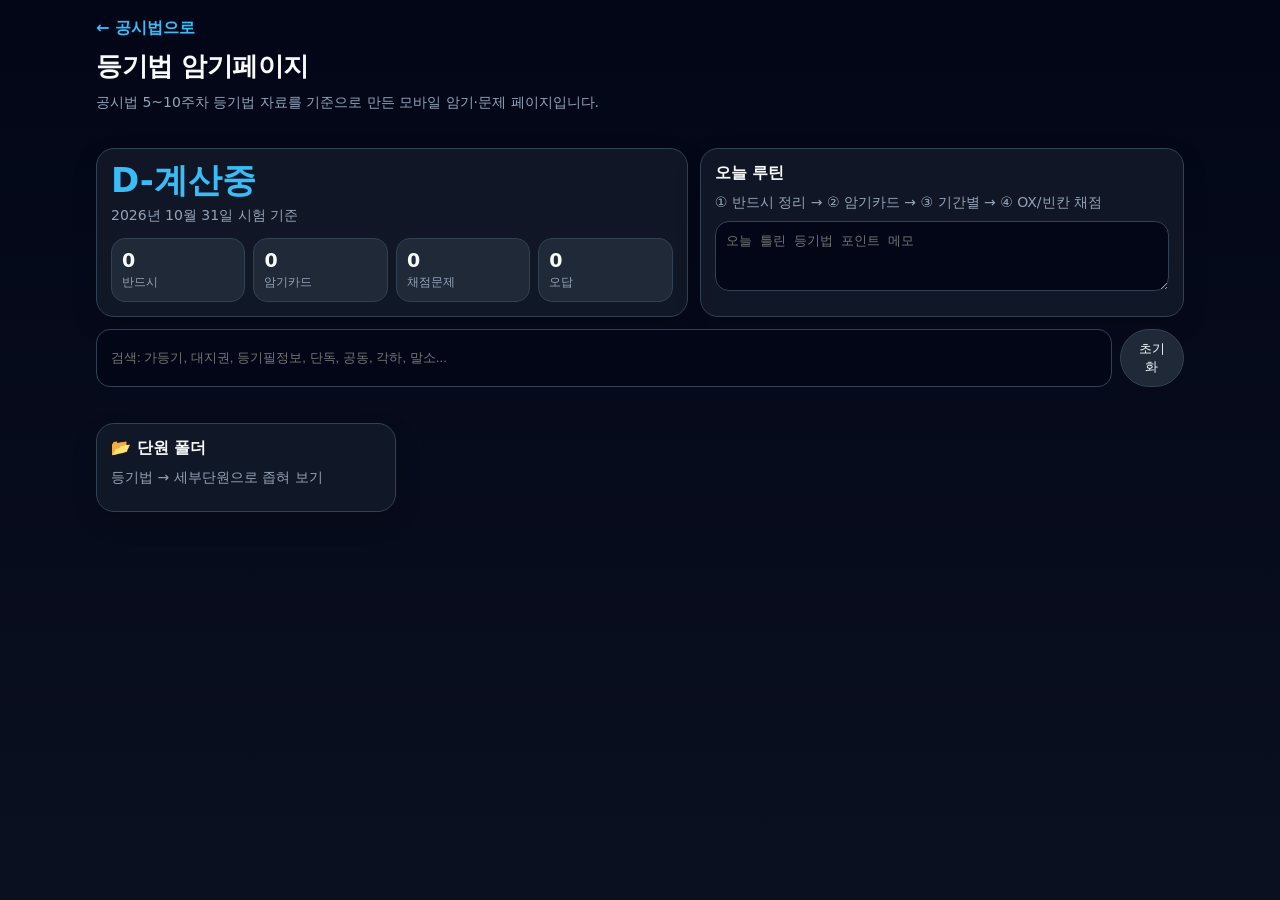
==== subjects/deunggi.html @ 866a5234 "Add files via upload" ====
<!doctype html>
<html lang="ko">
<head>
<meta charset="utf-8"/><meta name="viewport" content="width=device-width, initial-scale=1"/>
<title>등기법 암기페이지</title><link rel="stylesheet" href="../assets/style.css"/>
</head>
<body>
<header>
  <a class="home-link" href="gongsi.html">← 공시법으로</a>
  <h1>등기법 암기페이지</h1>
  <div class="sub">공시법 5~10주차 등기법 자료를 기준으로 만든 모바일 암기·문제 페이지입니다.</div>
</header>
<main>
  <section class="top-grid">
    <div class="panel">
      <div class="dday" id="dday">D-계산중</div>
      <div class="sub">2026년 10월 31일 시험 기준</div>
      <div class="stat-row">
        <div class="stat"><strong id="mustCount">0</strong><span>반드시</span></div>
        <div class="stat"><strong id="cardCount">0</strong><span>암기카드</span></div>
        <div class="stat"><strong id="quizCount">0</strong><span>채점문제</span></div>
        <div class="stat"><strong id="wrongCount">0</strong><span>오답</span></div>
      </div>
    </div>
    <div class="panel">
      <strong>오늘 루틴</strong>
      <div class="sub">① 반드시 정리 → ② 암기카드 → ③ 기간별 → ④ OX/빈칸 채점</div>
      <textarea id="memo" class="memo" placeholder="오늘 틀린 등기법 포인트 메모"></textarea>
    </div>
  </section>

  <div class="search">
    <input id="searchInput" type="search" placeholder="검색: 가등기, 대지권, 등기필정보, 단독, 공동, 각하, 말소..." />
    <button id="resetBtn">초기화</button>
  </div>
  <div class="tabs" id="tabs"></div>
  <div class="folder-strip" id="folderStrip"></div>

  <section class="layout">
    <aside class="panel sidebar">
      <strong>📂 단원 폴더</strong>
      <div class="sub">등기법 → 세부단원으로 좁혀 보기</div>
      <div class="tree" id="tree"></div>
    </aside>
    <section class="cards" id="cards"></section>
  </section>
</main>
<nav class="mobile-bottom-nav"><a href="../index.html">홈</a><a href="gongsi.html">공시법</a><button onclick="setTab('wrong')">오답</button></nav>
<script src="../assets/deunggi-app.js"></script>
</body>
</html>
---- assets/style.css ----
:root{
  --bg:#0b1020;--panel:#111827;--panel2:#1f2937;--text:#f8fafc;--muted:#94a3b8;
  --line:#334155;--accent:#38bdf8;--red:#fb7185;--yellow:#fbbf24;--green:#34d399;
}
*{box-sizing:border-box}
body{margin:0;font-family:system-ui,-apple-system,BlinkMacSystemFont,"Segoe UI",sans-serif;background:linear-gradient(180deg,#020617,var(--bg));color:var(--text);min-height:100vh;-webkit-text-size-adjust:100%;padding-bottom:env(safe-area-inset-bottom)}
a{color:inherit;text-decoration:none}button,a,summary{-webkit-tap-highlight-color:transparent}
header,main{max-width:1120px;margin:0 auto;padding:18px 16px;width:100%}
h1{margin:0;font-size:26px;letter-spacing:-.5px}.sub{margin-top:8px;color:var(--muted);font-size:14px;line-height:1.45}
.panel{background:rgba(17,24,39,.94);border:1px solid var(--line);border-radius:18px;padding:14px;box-shadow:0 10px 24px rgba(0,0,0,.18)}
.top-grid{display:grid;grid-template-columns:1.1fr .9fr;gap:12px;margin-bottom:12px}
.dday{font-size:34px;font-weight:900;color:var(--accent);line-height:1}
.stat-row{display:grid;grid-template-columns:repeat(4,1fr);gap:8px;margin-top:12px}
.stat{background:var(--panel2);border:1px solid var(--line);border-radius:14px;padding:10px}
.stat strong{display:block;font-size:19px}.stat span{color:var(--muted);font-size:12px}
.subject-grid{display:grid;grid-template-columns:repeat(3,1fr);gap:12px}
.subject-card{background:rgba(17,24,39,.96);border:1px solid var(--line);border-radius:18px;padding:18px;min-height:130px;display:flex;flex-direction:column;justify-content:space-between}
.subject-card.ready{border-color:var(--accent)}.subject-title{font-size:22px;font-weight:900}
.pill{display:inline-flex;border:1px solid var(--line);border-radius:999px;padding:6px 9px;color:var(--muted);font-size:12px;margin-right:5px;margin-top:8px}.go{color:var(--accent);font-weight:800}.disabled{opacity:.55}
.home-link{display:inline-block;margin-bottom:10px;color:var(--accent);font-weight:800}
.search{display:flex;gap:8px;margin-bottom:12px}
input[type=search],.quiz-input{width:100%;border:1px solid var(--line);background:#020617;color:var(--text);border-radius:14px;padding:13px 14px;outline:none}
button{border:1px solid var(--line);background:var(--panel2);color:var(--text);border-radius:999px;padding:10px 13px;cursor:pointer;min-height:44px}
button.active{background:var(--accent);color:#00111f;border-color:var(--accent);font-weight:800}
button.small{padding:7px 10px;font-size:13px}.tabs{display:flex;flex-wrap:wrap;gap:8px;margin-bottom:12px}
.layout{display:grid;grid-template-columns:300px 1fr;gap:12px}
.sidebar{position:sticky;top:10px;align-self:start}
.tree{display:grid;gap:8px;margin-top:10px}
.tree-section{border:1px solid var(--line);border-radius:14px;background:#020617;overflow:hidden}
.tree-head{width:100%;border:0;border-radius:0;background:#111827;text-align:left;display:flex;justify-content:space-between;align-items:center}
.tree-child{display:grid;gap:6px;padding:8px}.tree-child button{width:100%;text-align:left;border-radius:12px;background:#020617}
.tree-child button.on,.tree-head.on{border-color:var(--accent);color:var(--accent)}
.folder-strip{display:flex;flex-wrap:wrap;gap:8px;margin-bottom:12px}.folder-chip{border-radius:14px;background:#020617}.folder-chip.on{border-color:var(--accent);color:var(--accent)}
.cards{display:grid;grid-template-columns:repeat(2,minmax(0,1fr));gap:12px}
.card{background:rgba(17,24,39,.97);border:1px solid var(--line);border-radius:18px;padding:14px}
.badge-row{display:flex;gap:6px;flex-wrap:wrap;margin-bottom:10px}
.badge{font-size:12px;background:#1e3a8a;color:#dbeafe;padding:5px 8px;border-radius:999px}
.badge.type{background:#164e63;color:#cffafe}.badge.hot{background:#7f1d1d;color:#fecaca}.badge.unit{background:#14532d;color:#d1fae5}
.title{font-size:18px;font-weight:900;margin-bottom:8px}.question{color:#e2e8f0;margin-bottom:10px;line-height:1.58;white-space:pre-line}
details{background:#020617;border:1px solid var(--line);border-radius:14px;padding:10px 12px;margin-top:8px}
summary{cursor:pointer;color:var(--accent);font-weight:800}.answer,.extra{margin-top:10px;line-height:1.62;white-space:pre-line}.extra{color:#d1fae5}.trap{color:#fecaca}
.card-actions{display:flex;gap:8px;margin-top:12px;flex-wrap:wrap}.fav.on{border-color:var(--yellow);color:var(--yellow)}.wrong.on{border-color:var(--red);color:var(--red)}
.quiz-box{background:#020617;border:1px solid var(--line);border-radius:14px;padding:10px;margin:9px 0}
.quiz-title{font-weight:800;color:var(--accent);font-size:13px;margin-bottom:8px}
.quiz-actions{display:grid;grid-template-columns:1fr 1fr;gap:8px;margin-bottom:8px}.quiz-actions button{border-radius:12px;font-weight:900;font-size:16px}
.quiz-input{min-height:42px;margin-bottom:8px;border-radius:12px}.quiz-check{width:100%;border-radius:12px}
.quiz-result{margin-top:8px;font-weight:900;font-size:14px;min-height:20px}.quiz-result.correct{color:var(--green)}.quiz-result.wrong{color:var(--red)}.quiz-result.warn{color:var(--yellow)}
.memo{width:100%;min-height:70px;border:1px solid var(--line);background:#020617;color:var(--text);border-radius:14px;padding:10px;resize:vertical;margin-top:8px}
.empty{text-align:center;color:var(--muted);padding:30px;border:1px dashed var(--line);border-radius:18px}.footer-note{margin-top:14px;color:var(--muted);font-size:13px;line-height:1.5}
.mobile-bottom-nav{display:none}
@media(max-width:720px){
  header{padding:14px 12px 8px}main{padding:8px 10px 88px}h1{font-size:22px;line-height:1.18}.sub{font-size:13px}
  .panel{border-radius:16px;padding:12px}.top-grid,.layout,.cards,.subject-grid{grid-template-columns:1fr;display:grid}.layout{display:block}.sidebar{position:static;margin-bottom:10px}
  .dday{font-size:30px}.stat-row{grid-template-columns:repeat(2,1fr);gap:7px}.subject-card{min-height:112px;padding:15px}.subject-title{font-size:20px}
  .search{position:sticky;top:0;z-index:10;background:rgba(2,6,23,.96);backdrop-filter:blur(10px);padding:8px 0;margin-bottom:8px;flex-direction:column}
  input[type=search]{min-height:46px;font-size:15px}.tabs,.folder-strip{flex-wrap:nowrap;overflow-x:auto;gap:7px;padding:2px 0 8px;margin-bottom:8px;scrollbar-width:none}.tabs::-webkit-scrollbar,.folder-strip::-webkit-scrollbar{display:none}.tabs button,.folder-chip{flex:0 0 auto;white-space:nowrap}
  .tree{display:flex;overflow-x:auto;gap:8px;scrollbar-width:none}.tree::-webkit-scrollbar{display:none}.tree-section{min-width:230px}.tree-child{max-height:170px;overflow:auto}
  .card{border-radius:17px;padding:13px}.badge{font-size:11px;padding:4px 7px}.title{font-size:17px;line-height:1.3}.question,summary,.answer,.extra{font-size:14px}
  .card-actions button{flex:1 1 120px}
  .mobile-bottom-nav{display:grid;grid-template-columns:repeat(3,1fr);position:fixed;left:0;right:0;bottom:0;padding:8px 10px calc(8px + env(safe-area-inset-bottom));background:rgba(2,6,23,.96);border-top:1px solid var(--line);backdrop-filter:blur(10px);z-index:50;gap:8px}
  .mobile-bottom-nav a,.mobile-bottom-nav button{display:flex;align-items:center;justify-content:center;min-height:42px;border-radius:14px;border:1px solid var(--line);background:var(--panel2);color:var(--text);font-size:13px;font-weight:700}
}


.mastered{border-color:#34d399!important;color:#34d399!important}
.tree-head span:last-child{font-size:12px;color:var(--muted);text-align:right;line-height:1.25}
.tree-child button{line-height:1.35}
.folder-chip{line-height:1.35}


.mastered.on{background:#064e3b!important;border-color:#34d399!important;color:#d1fae5!important}


.select{width:100%;border:1px solid var(--line);background:#020617;color:var(--text);border-radius:14px;padding:12px 13px;min-height:46px}
.filter-grid{display:grid;grid-template-columns:1fr 1fr 120px 1.2fr;gap:8px;margin-top:10px}
.mock-list{grid-template-columns:1fr}
.question-card .title{font-size:16px;line-height:1.55;white-space:pre-line}
.choices{display:grid;gap:8px;margin-top:10px}
.choice{display:grid;grid-template-columns:24px 1fr;gap:8px;align-items:start;background:#020617;border:1px solid var(--line);border-radius:13px;padding:10px;line-height:1.48;color:#e2e8f0}
.choice input{margin-top:4px}
.choice.correct-choice{border-color:var(--green);background:rgba(6,78,59,.35)}
.choice.wrong-choice{border-color:var(--red);background:rgba(127,29,29,.35)}
.badge.pass{background:#064e3b;color:#d1fae5}
.badge.fail{background:#7f1d1d;color:#fecaca}
.analysis-grid{display:grid;grid-template-columns:1fr 1fr;gap:12px;margin-bottom:12px}
.table-wrap{overflow:auto;margin-top:10px}
table{width:100%;border-collapse:collapse;font-size:13px}
th,td{border-bottom:1px solid var(--line);padding:8px;text-align:left;vertical-align:top}
th{color:var(--accent);font-weight:900;background:#020617}
@media(max-width:720px){
  .filter-grid{grid-template-columns:1fr}
  .analysis-grid{grid-template-columns:1fr}
  .mock-list{grid-template-columns:1fr}
  .choice{grid-template-columns:22px 1fr;font-size:14px}
}


.visible-answer{display:block;white-space:pre-line;margin-top:10px;background:#020617;border:1px solid var(--line);border-radius:14px;padding:13px;line-height:1.62}
.visible-note{white-space:pre-line;margin-top:10px;line-height:1.55}
.study-table-section{background:#0f172a;border:1px solid var(--line);border-radius:16px;padding:10px;margin-bottom:12px}
.study-table-section>summary{cursor:pointer;font-weight:900;color:var(--accent);padding:8px 6px}
.study-table{min-width:900px}
.study-table th,.study-table td{vertical-align:top}
.study-cell{white-space:pre-line;line-height:1.55}
.muted{color:var(--muted);font-size:12px}
@media(max-width:720px){
  .study-table-section{padding:8px}
  .study-table{min-width:780px;font-size:12px}
  .visible-answer{font-size:14px}
}


/* 모바일 암기카드 개선 */
.memory-unit{
  background:#0f172a;
  border:1px solid var(--line);
  border-radius:18px;
  margin-bottom:12px;
  overflow:hidden;
}
.memory-unit>summary{
  display:flex;
  justify-content:space-between;
  align-items:center;
  gap:10px;
  cursor:pointer;
  padding:14px 14px;
  font-weight:900;
  color:var(--accent);
  line-height:1.35;
}
.memory-unit>summary b{
  flex:0 0 auto;
  background:#020617;
  border:1px solid var(--line);
  color:#e2e8f0;
  border-radius:999px;
  padding:5px 9px;
  font-size:12px;
}
.memory-list{
  display:grid;
  gap:10px;
  padding:0 10px 12px;
}
.memory-card{
  background:#020617;
  border:1px solid var(--line);
  border-radius:16px;
  padding:12px;
}
.memory-card.done{
  border-color:#34d399;
  background:rgba(6,78,59,.18);
}
.memory-top{
  display:grid;
  grid-template-columns:34px 1fr;
  gap:9px;
  align-items:start;
  margin-bottom:10px;
}
.memory-no{
  display:flex;
  align-items:center;
  justify-content:center;
  width:30px;
  height:30px;
  border-radius:999px;
  background:#111827;
  color:#facc15;
  font-weight:900;
  border:1px solid var(--line);
}
.memory-title{
  font-weight:900;
  line-height:1.35;
  color:#f8fafc;
}
.memory-meta{
  margin-top:3px;
  color:var(--muted);
  font-size:12px;
}
.memory-section{
  margin-top:9px;
  background:#0f172a;
  border:1px solid var(--line);
  border-radius:13px;
  padding:10px;
}
.memory-section.point{
  background:#111827;
}
.memory-label{
  font-size:12px;
  color:var(--accent);
  font-weight:900;
  margin-bottom:5px;
}
.memory-content{
  white-space:pre-line;
  line-height:1.58;
  color:#e2e8f0;
  font-size:14px;
}
.memory-trap{
  margin-top:9px;
  border:1px solid #7f1d1d;
  background:#3f1219;
  border-radius:13px;
  padding:0;
  overflow:hidden;
}
.memory-trap>summary{
  cursor:pointer;
  padding:10px;
  color:#fecaca;
  font-weight:900;
  font-size:13px;
}
.memory-trap .memory-content{
  padding:0 10px 10px;
  color:#fecaca;
}
.memory-actions{
  margin-top:10px;
  display:grid;
}
.memory-actions button{
  width:100%;
  border-radius:13px;
}
@media(max-width:720px){
  .memory-unit>summary{
    padding:13px 12px;
    font-size:14px;
  }
  .memory-list{
    padding:0 8px 10px;
  }
  .memory-card{
    padding:11px;
  }
  .memory-content{
    font-size:13.5px;
    line-height:1.55;
  }
}


.memory-section.trap-card{
  background:#3f1219;
  border-color:#7f1d1d;
}
.memory-section.trap-card .memory-label,
.memory-section.trap-card .memory-content{
  color:#fecaca;
}


.choice-btn{
  width:100%;
  text-align:left;
  border:1px solid var(--line);
  background:#020617;
  color:#e2e8f0;
  border-radius:13px;
  padding:10px;
  line-height:1.45;
  cursor:pointer;
}
.choice-btn:hover{border-color:var(--accent)}
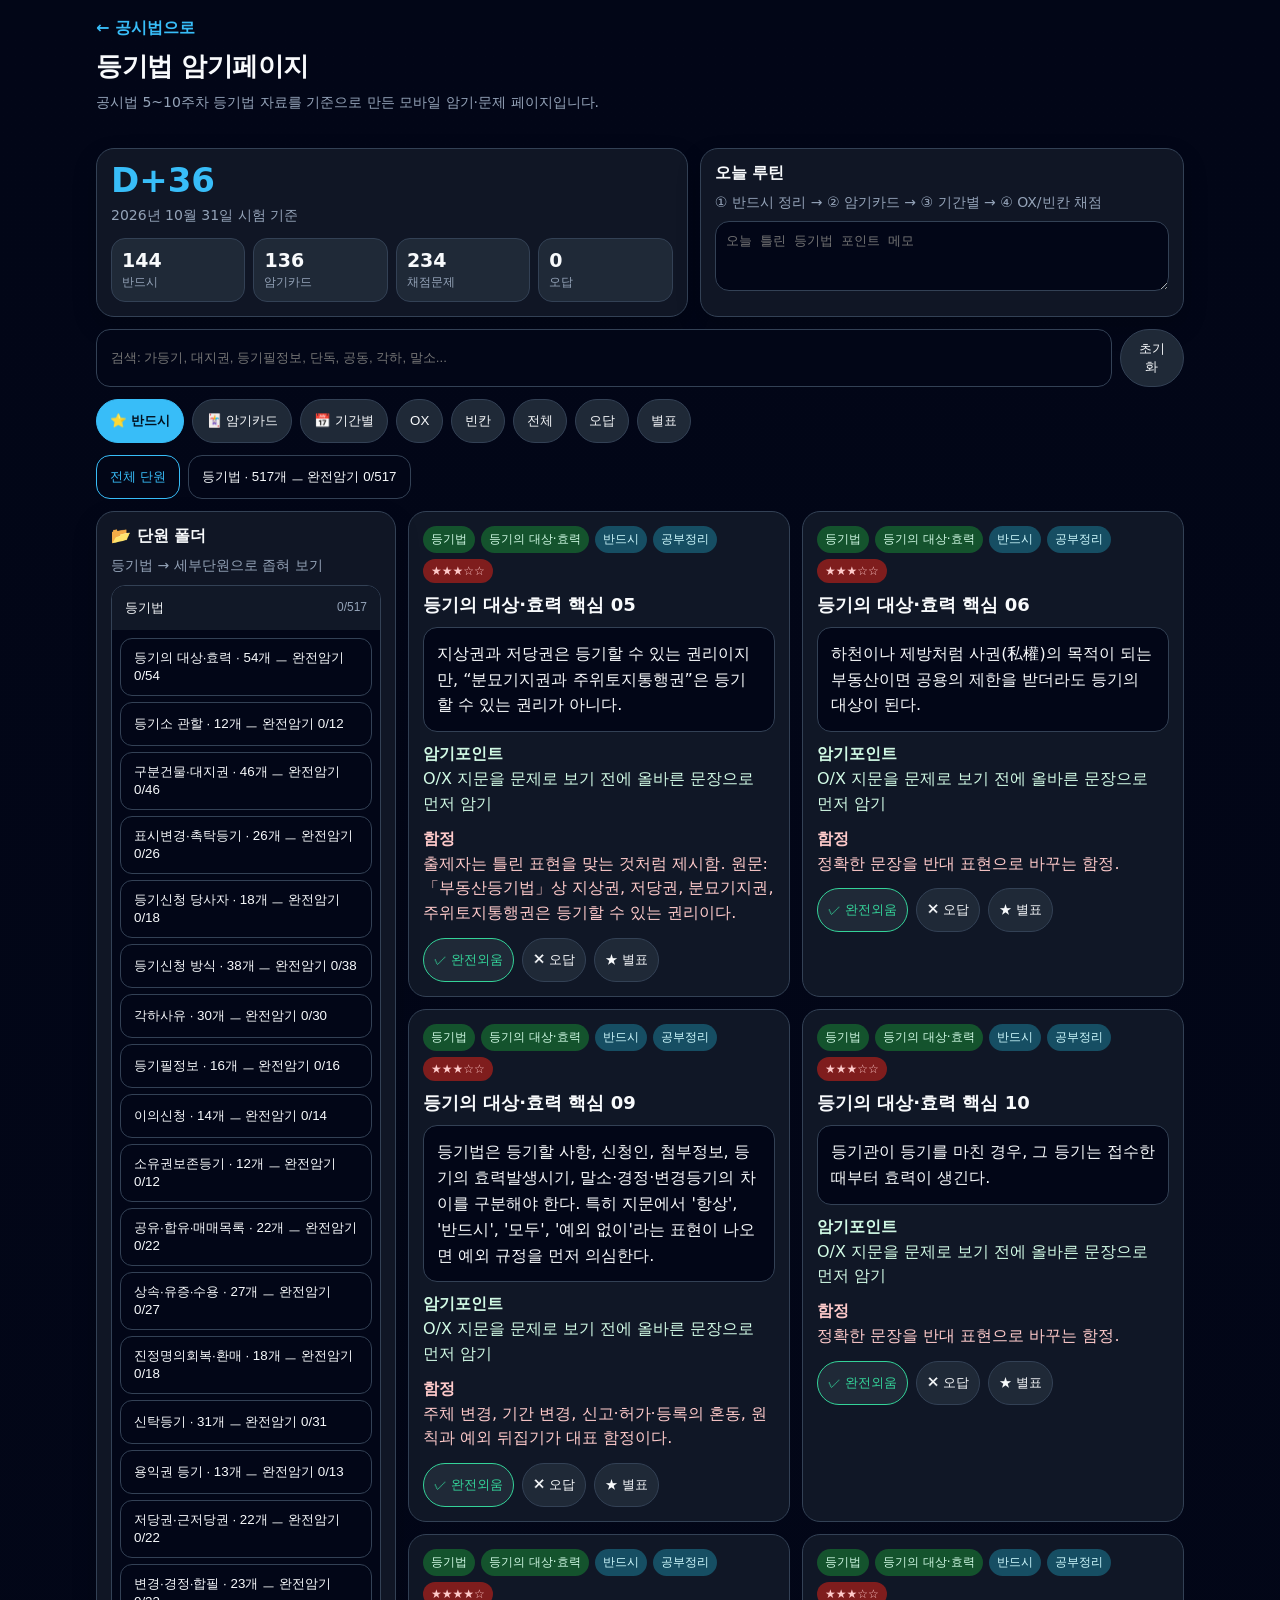
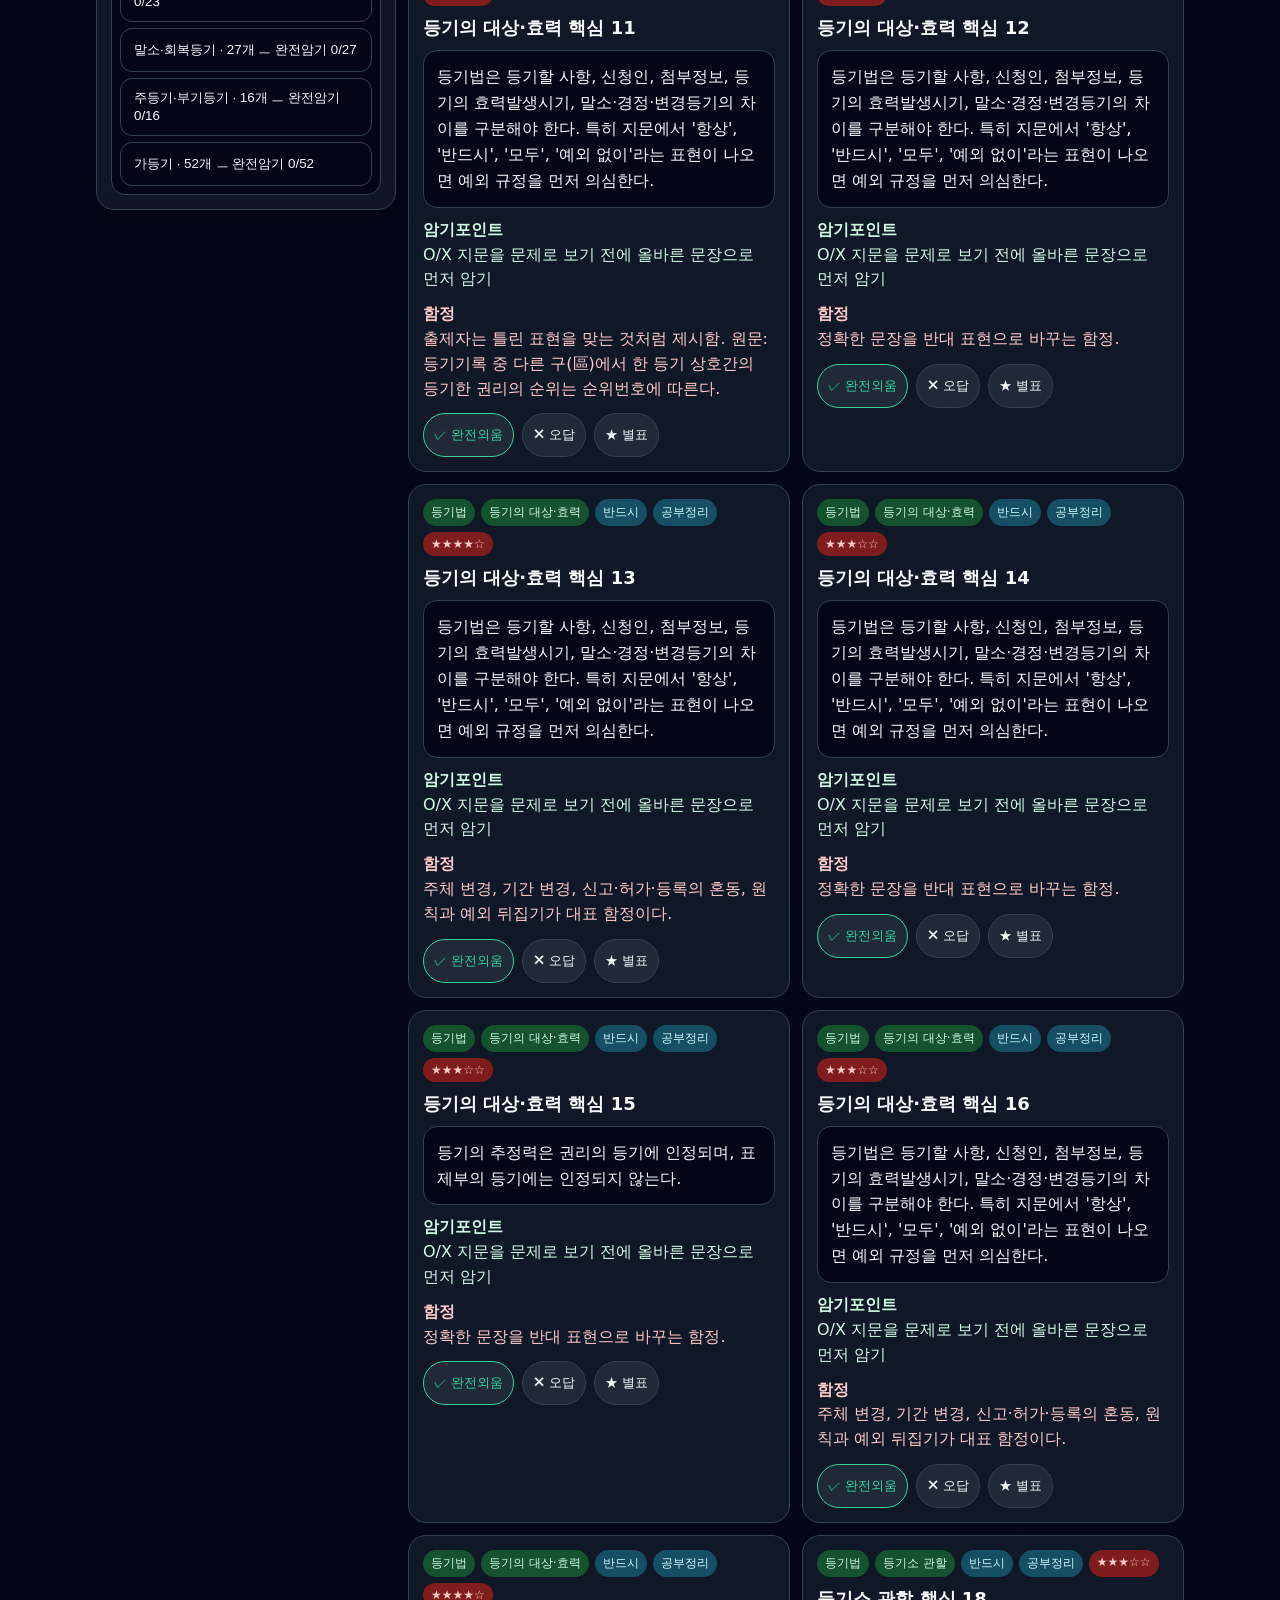
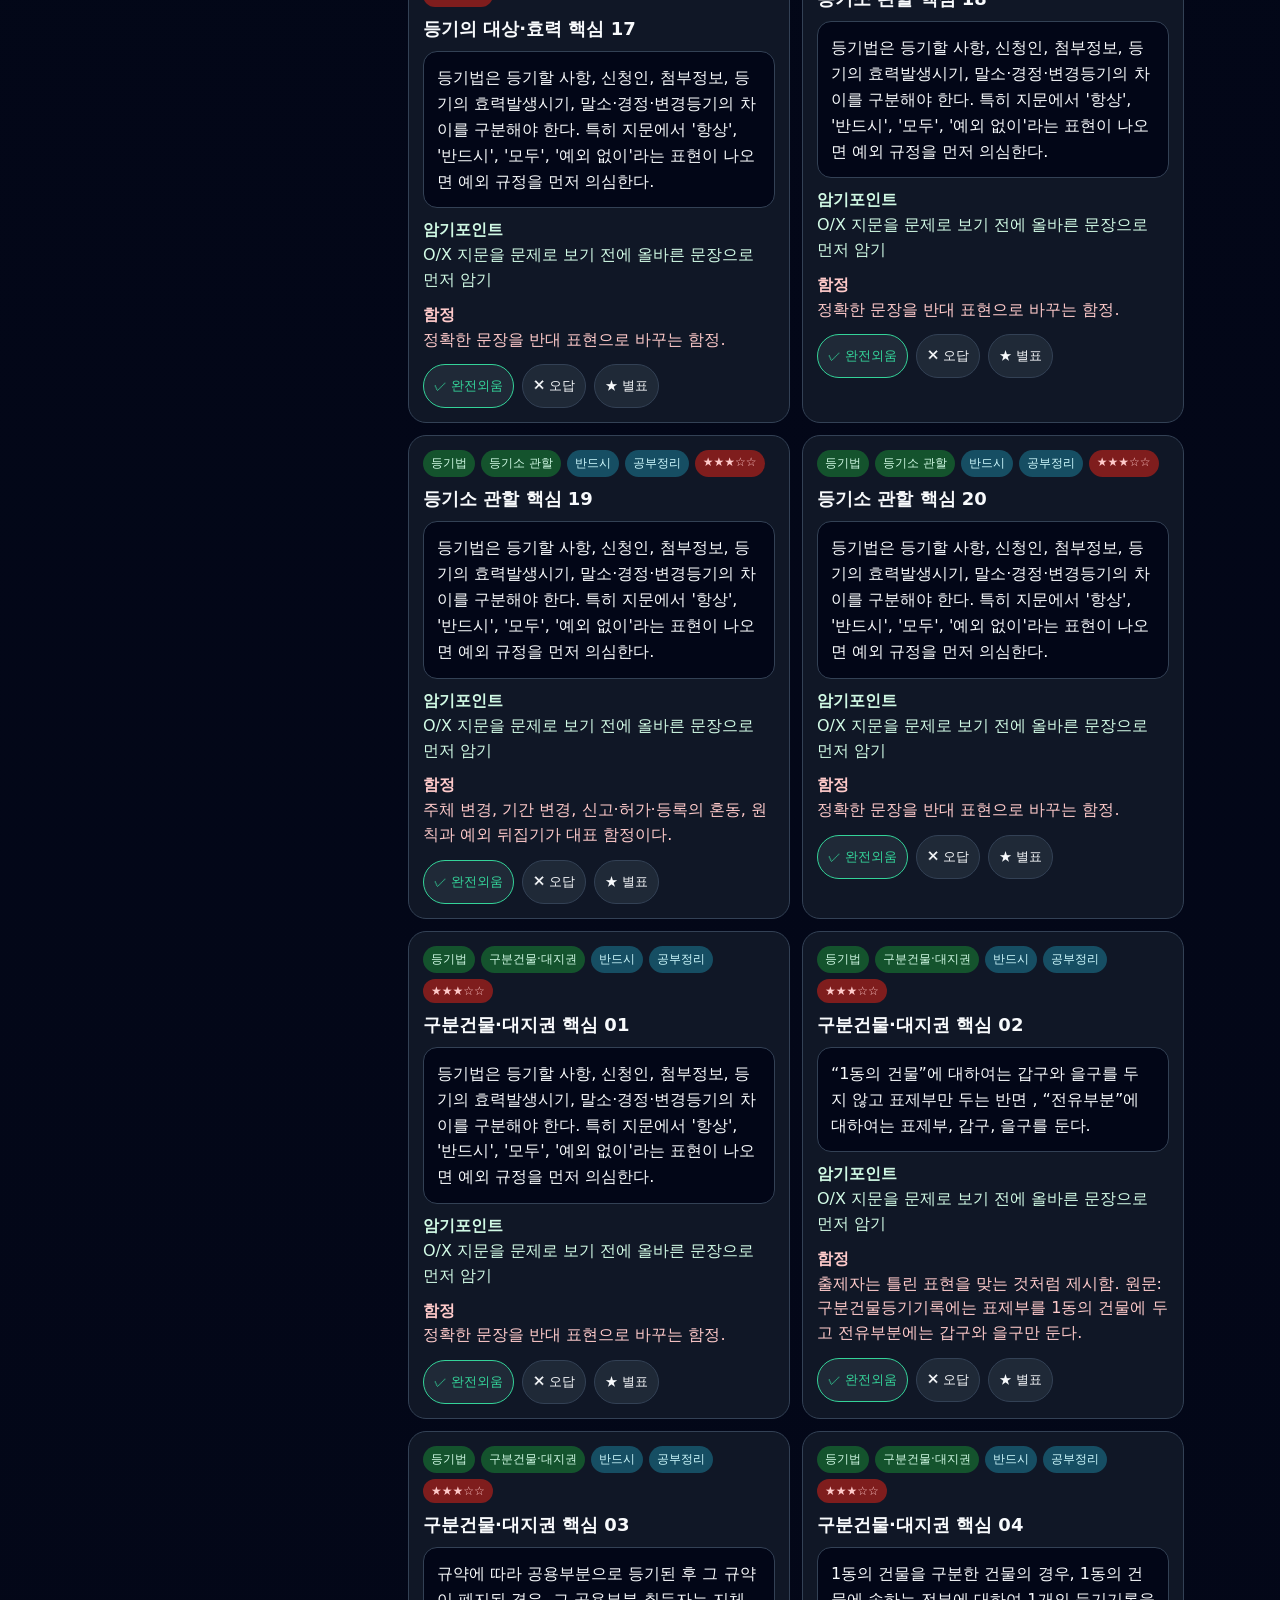
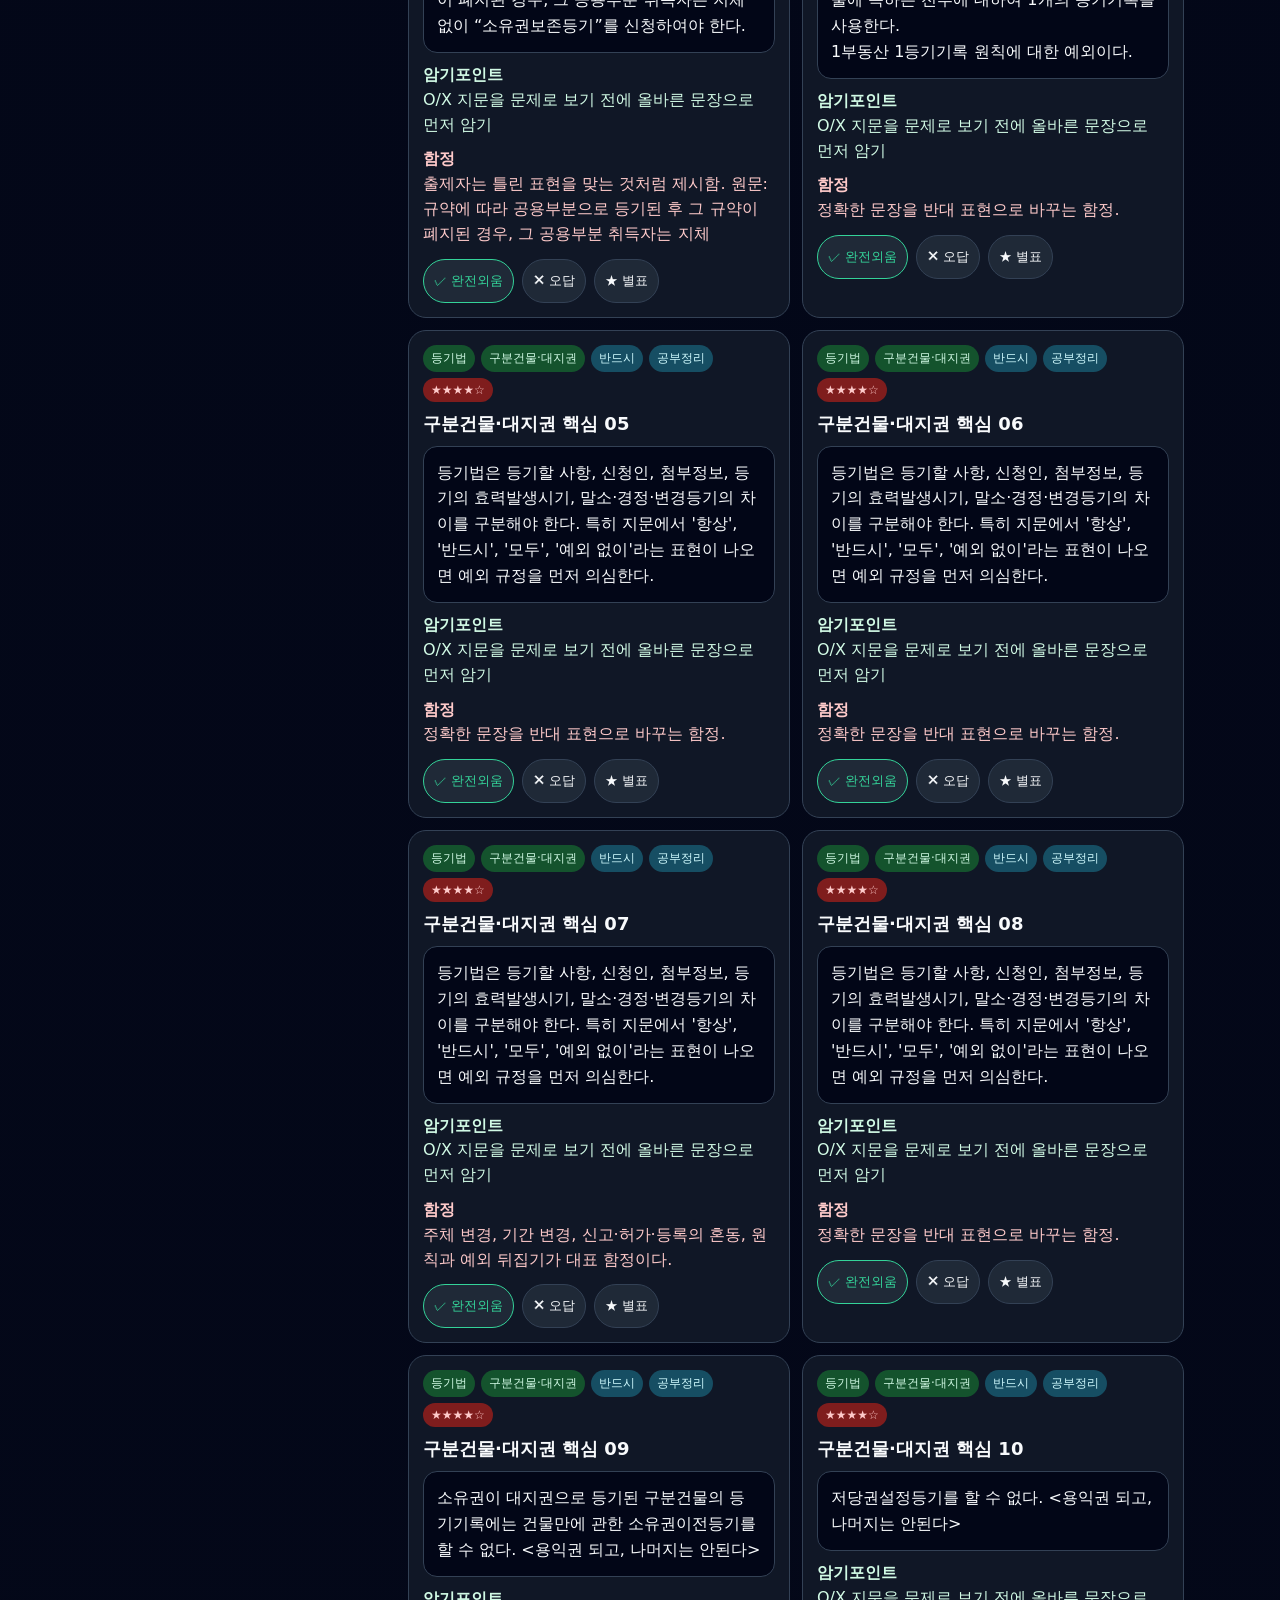
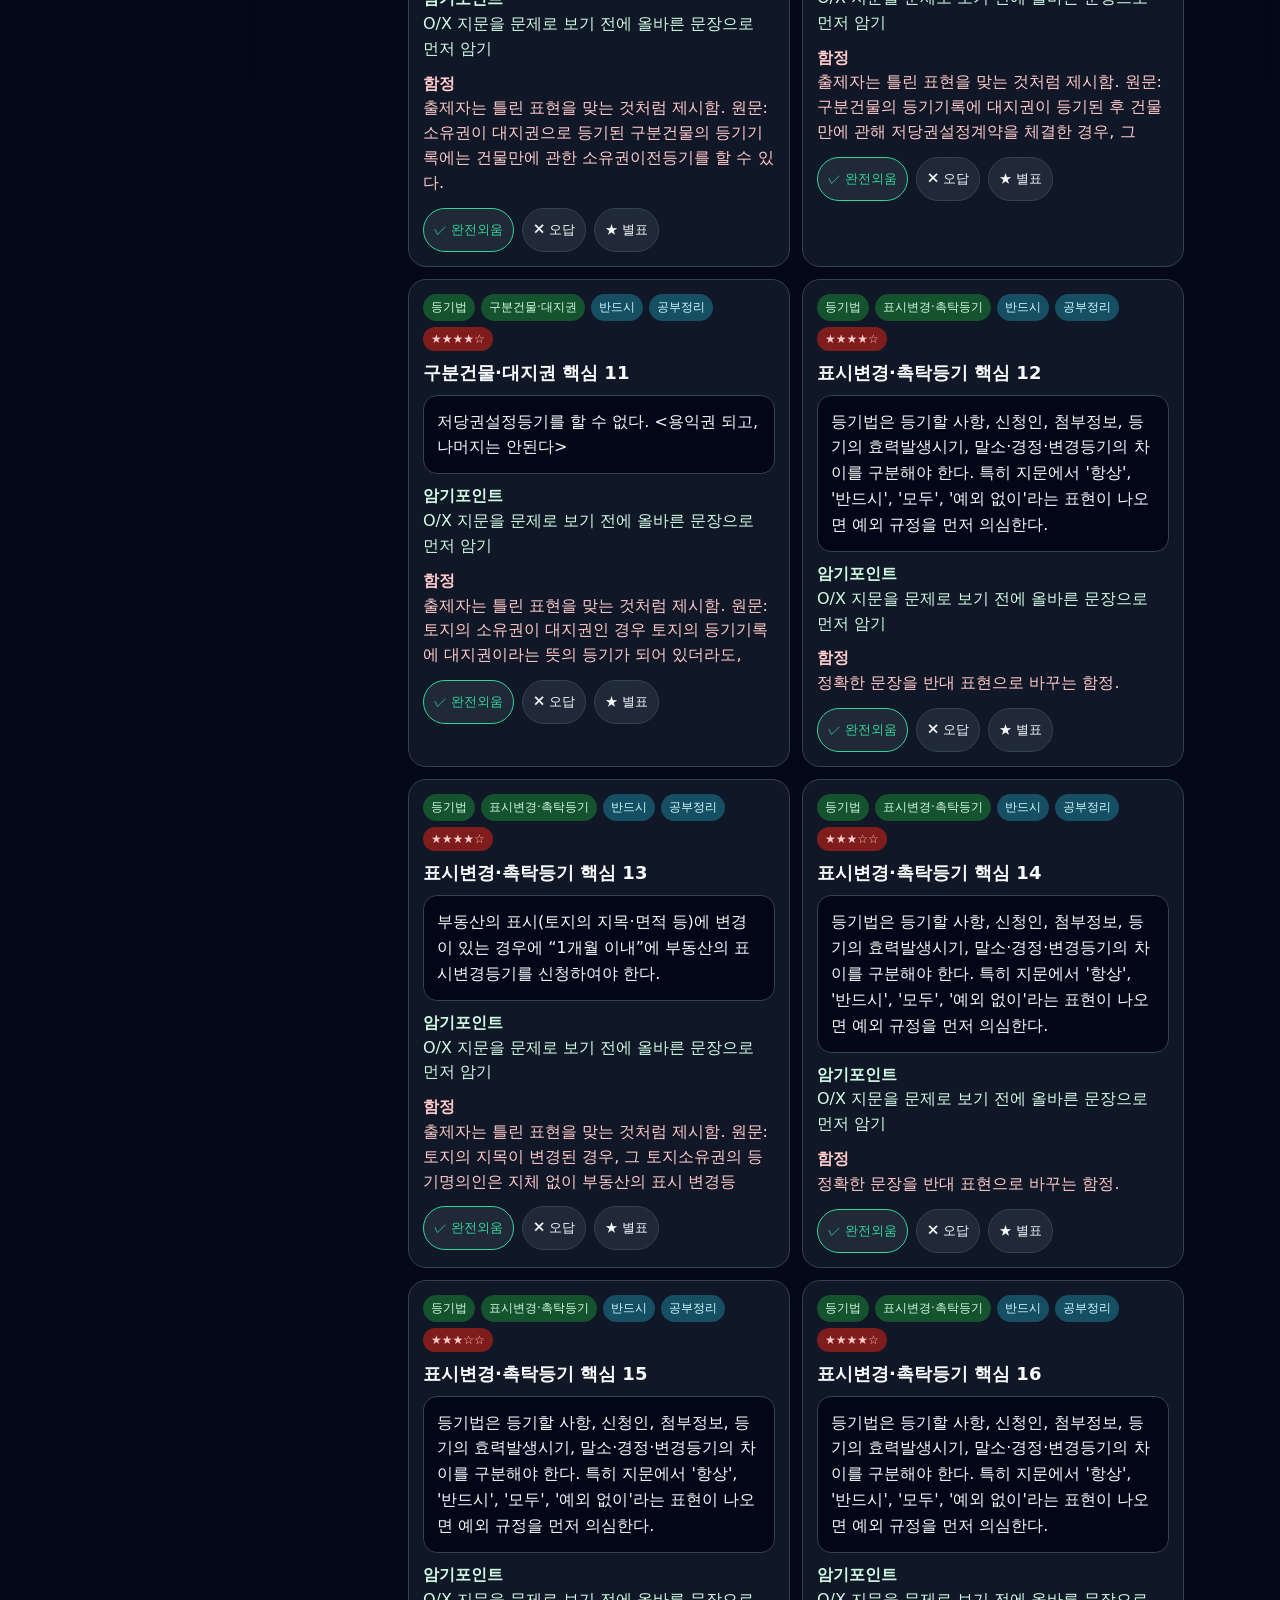
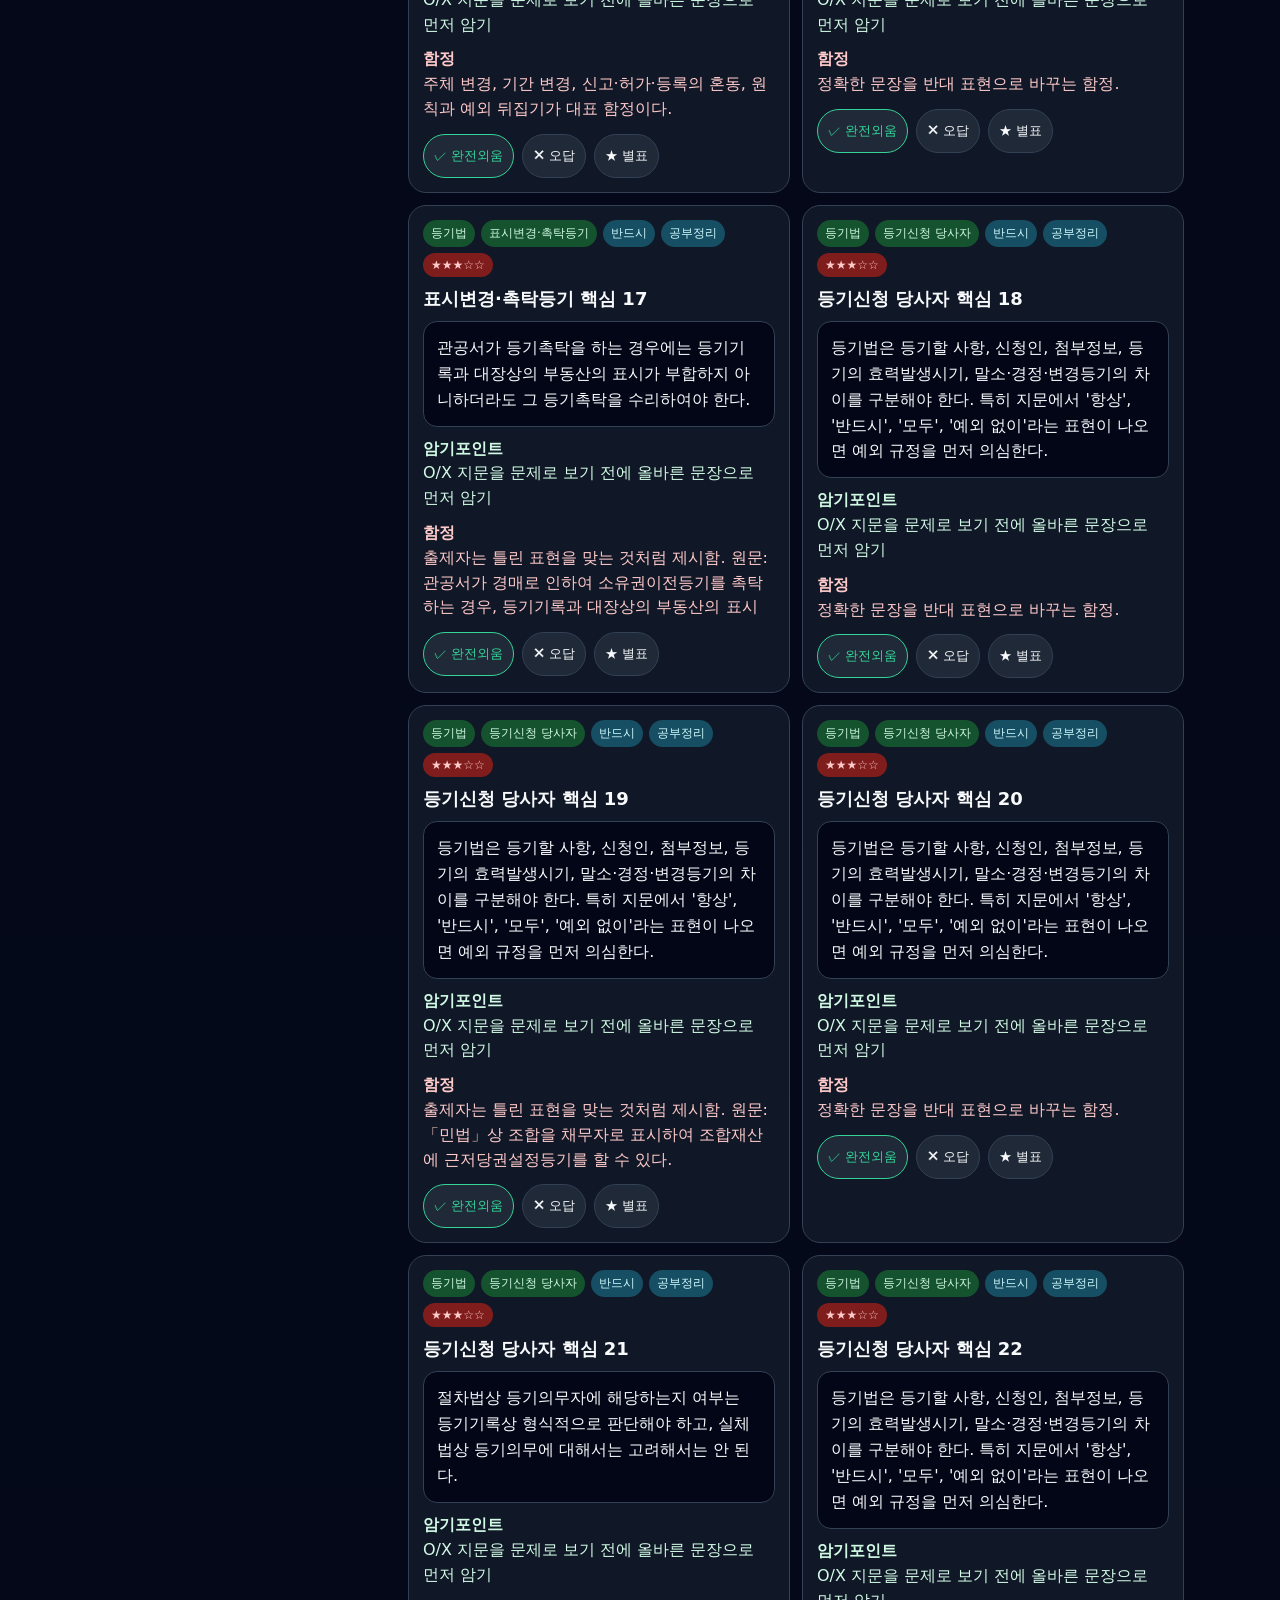
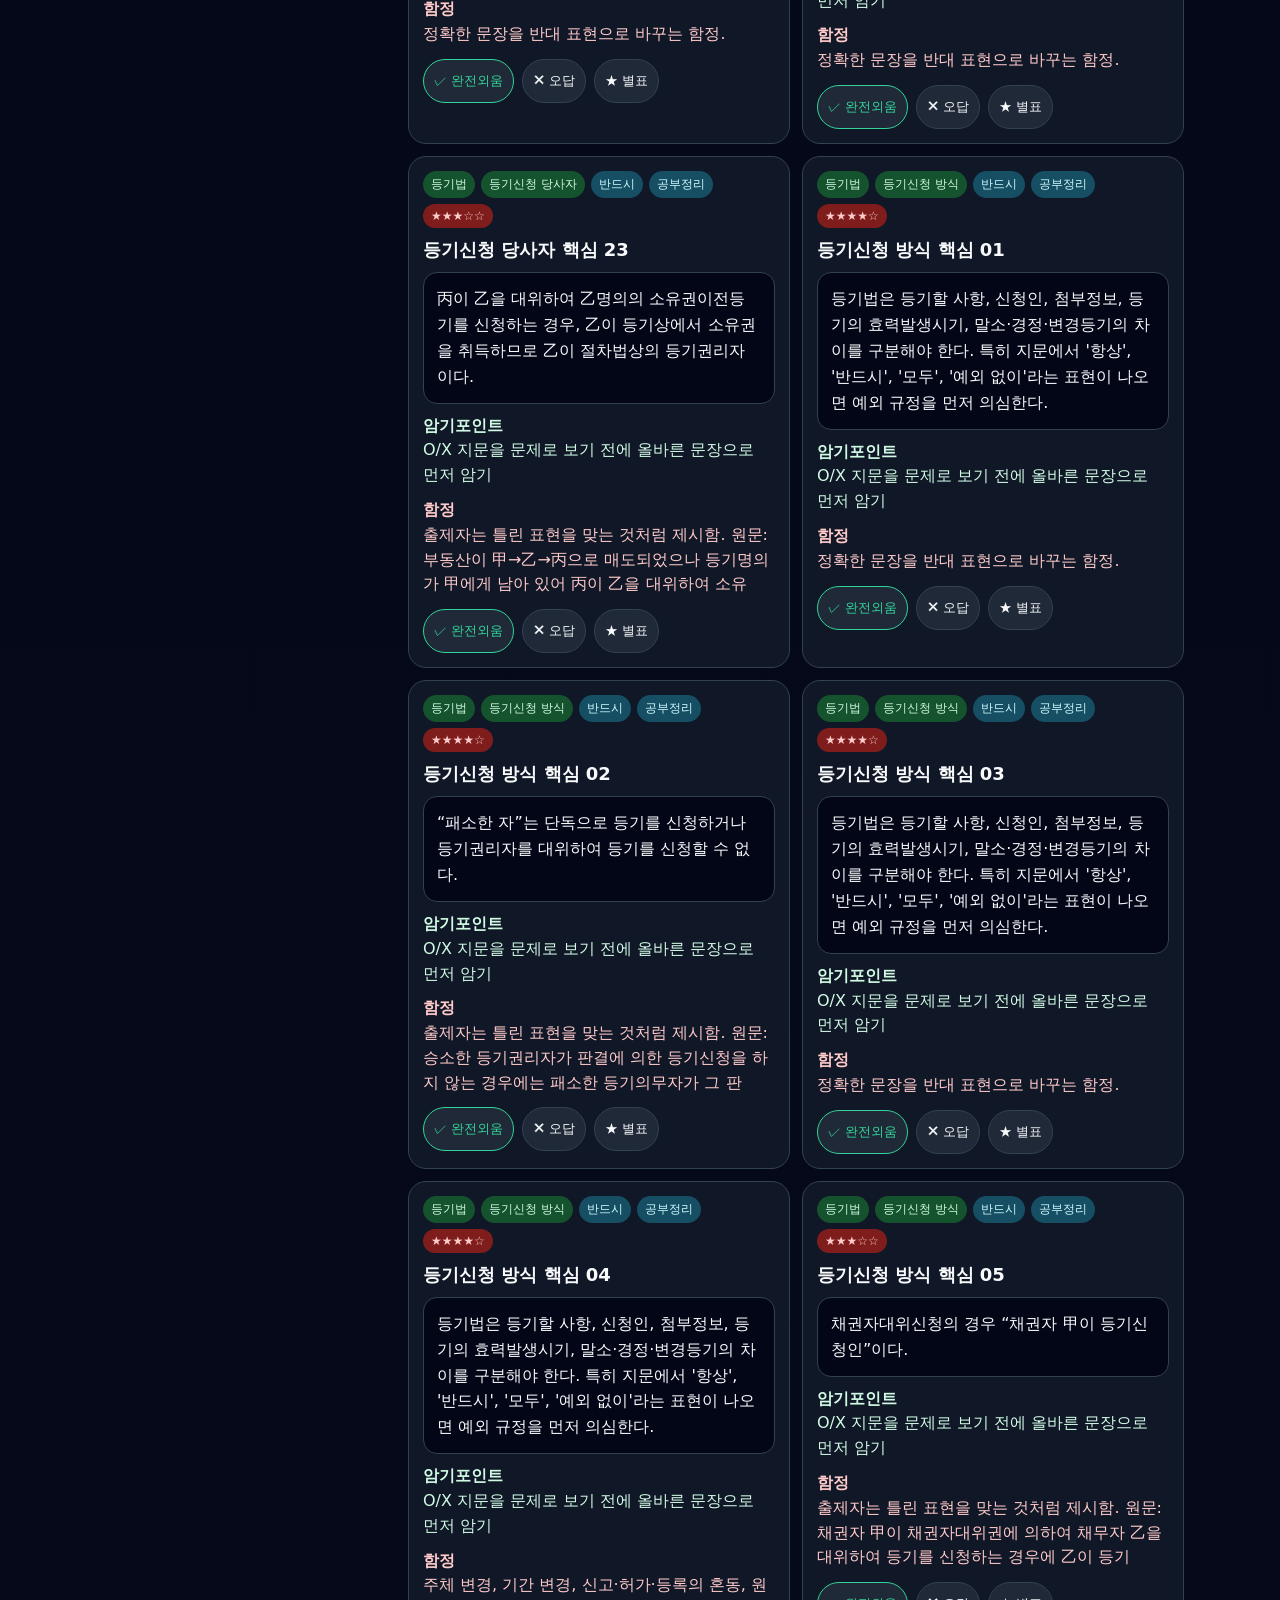
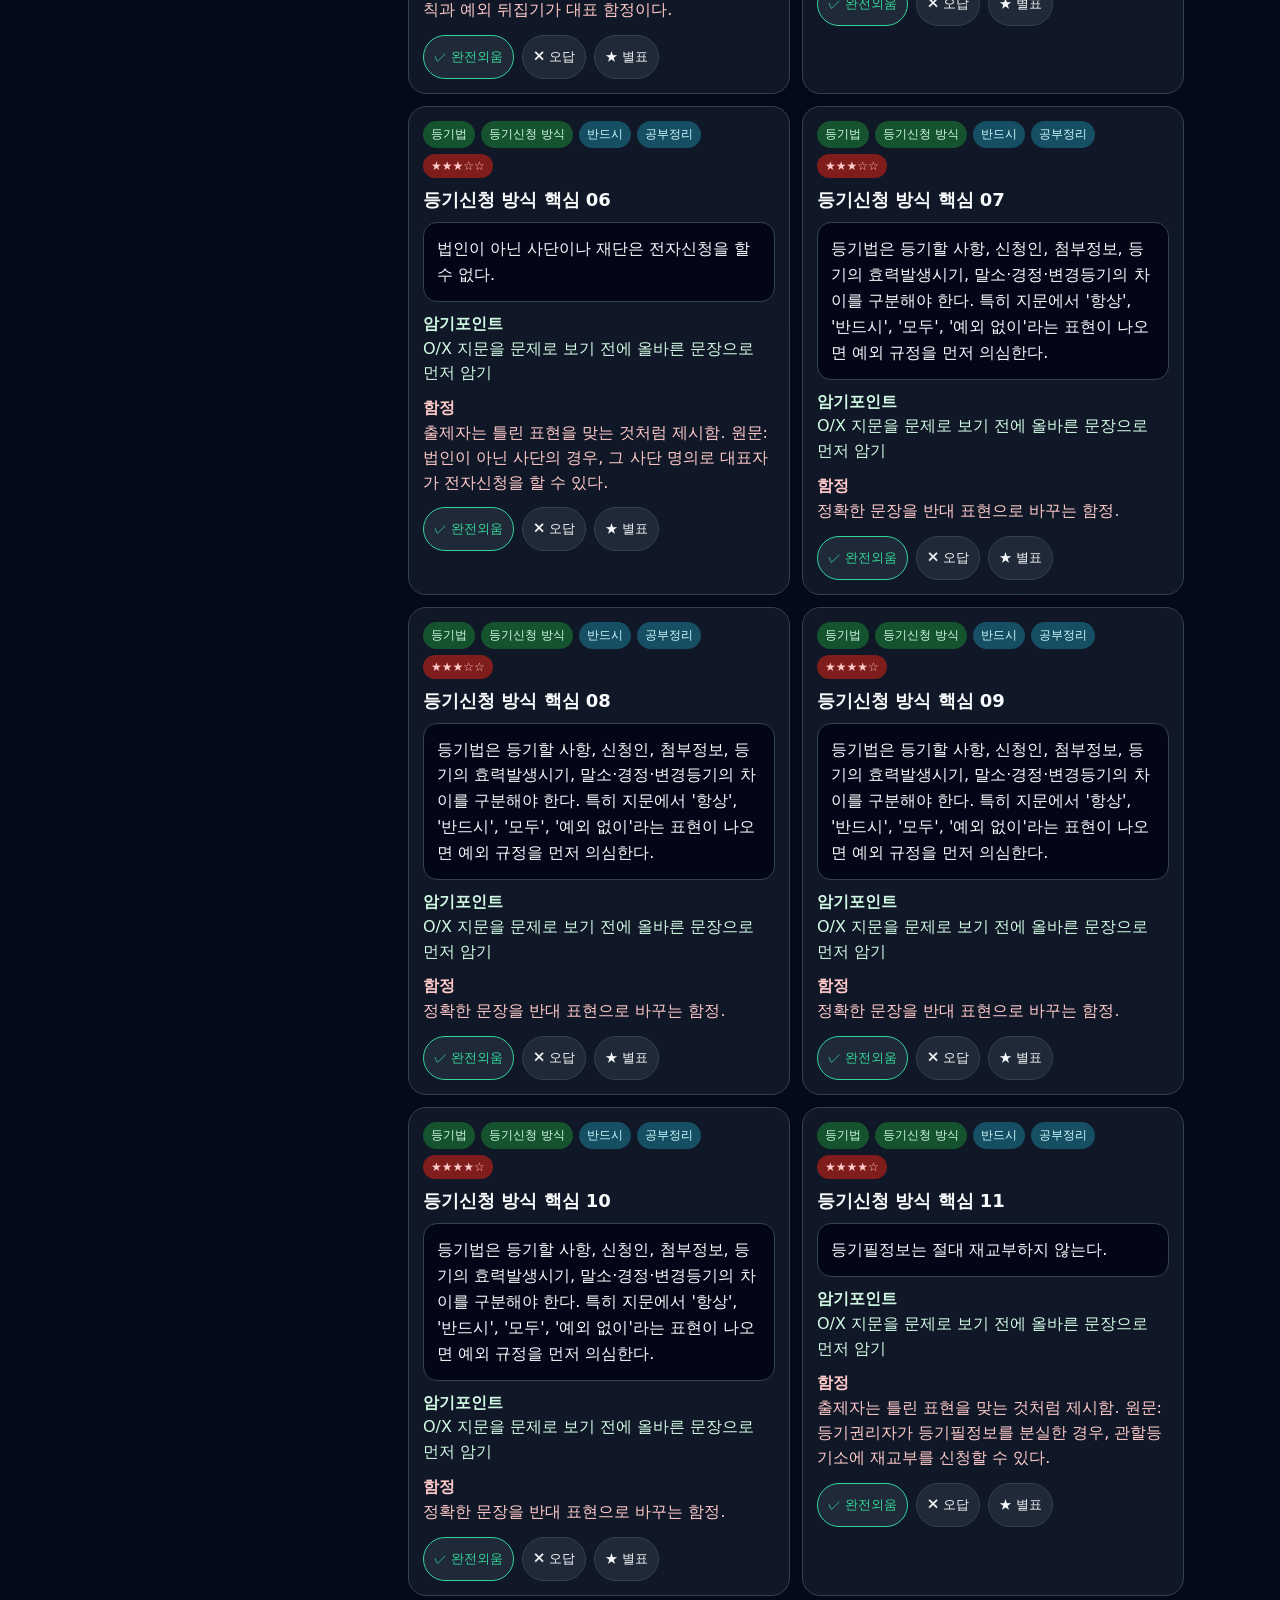
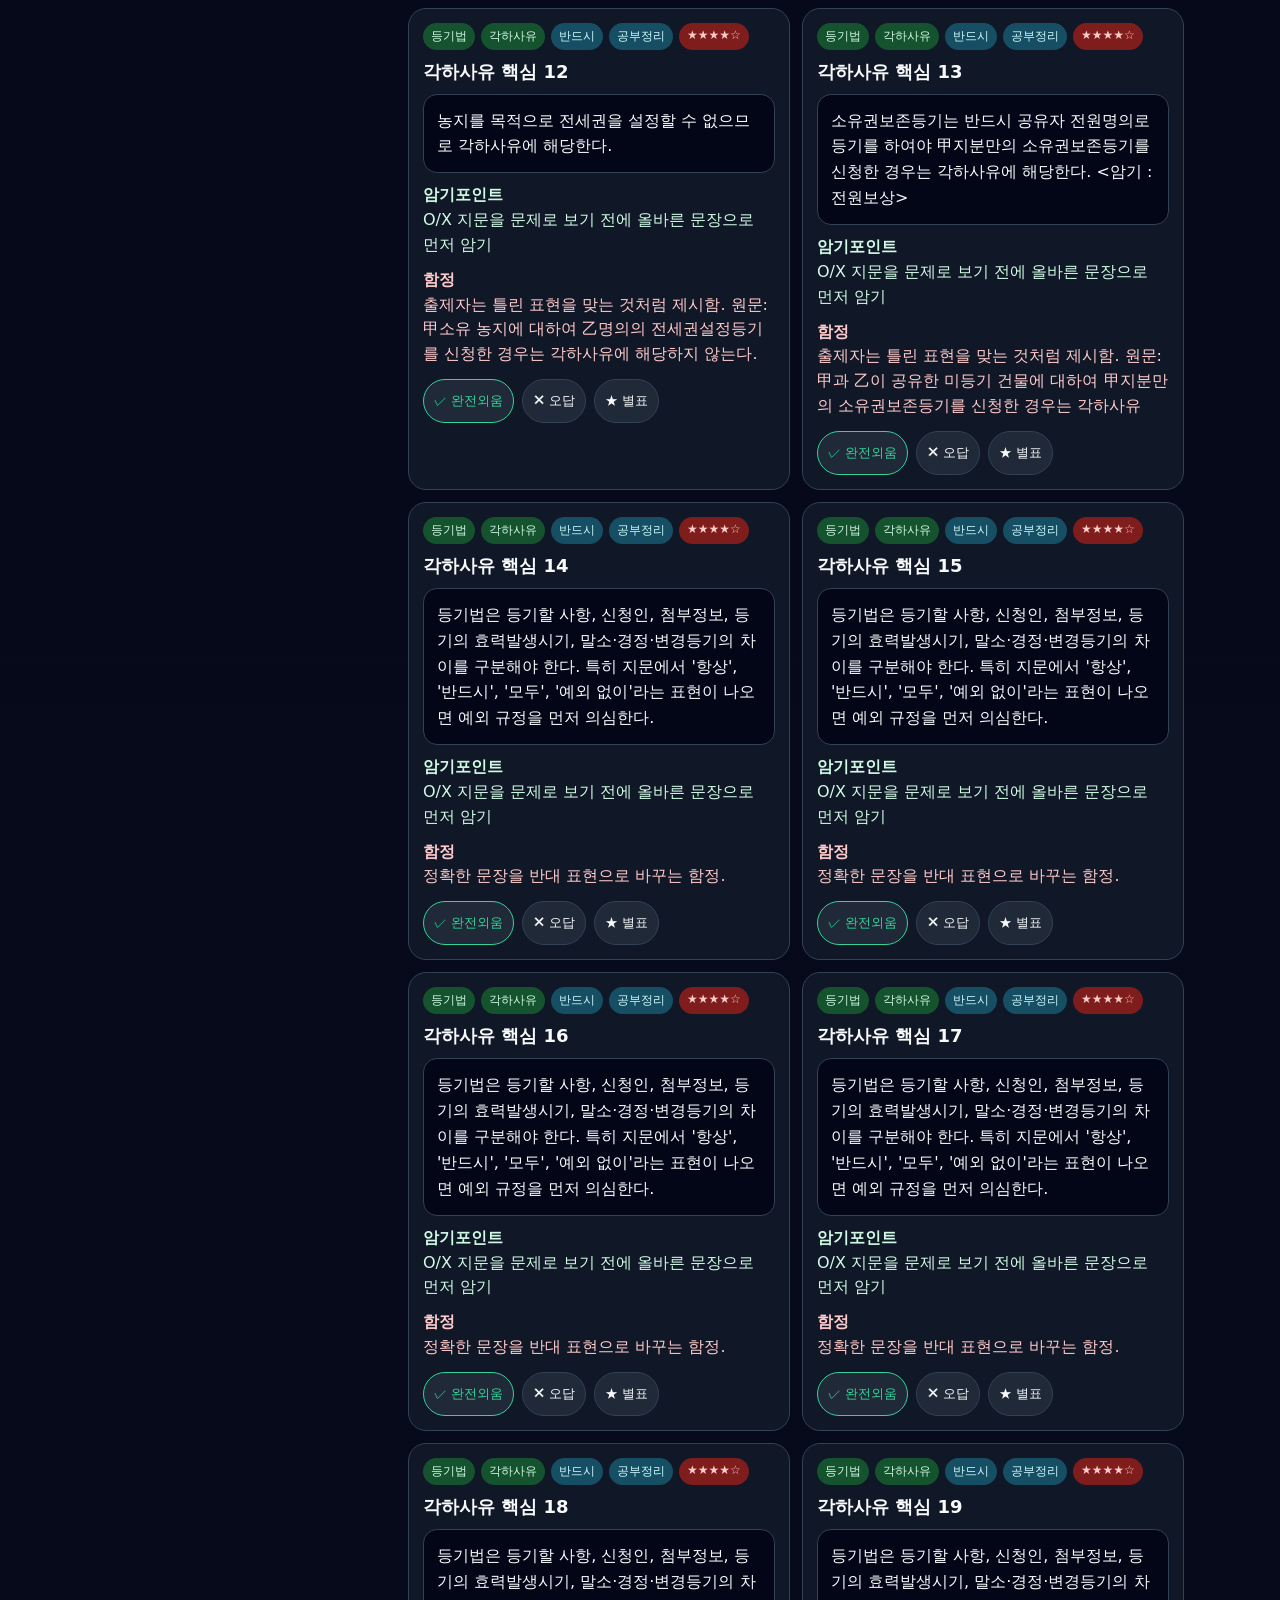
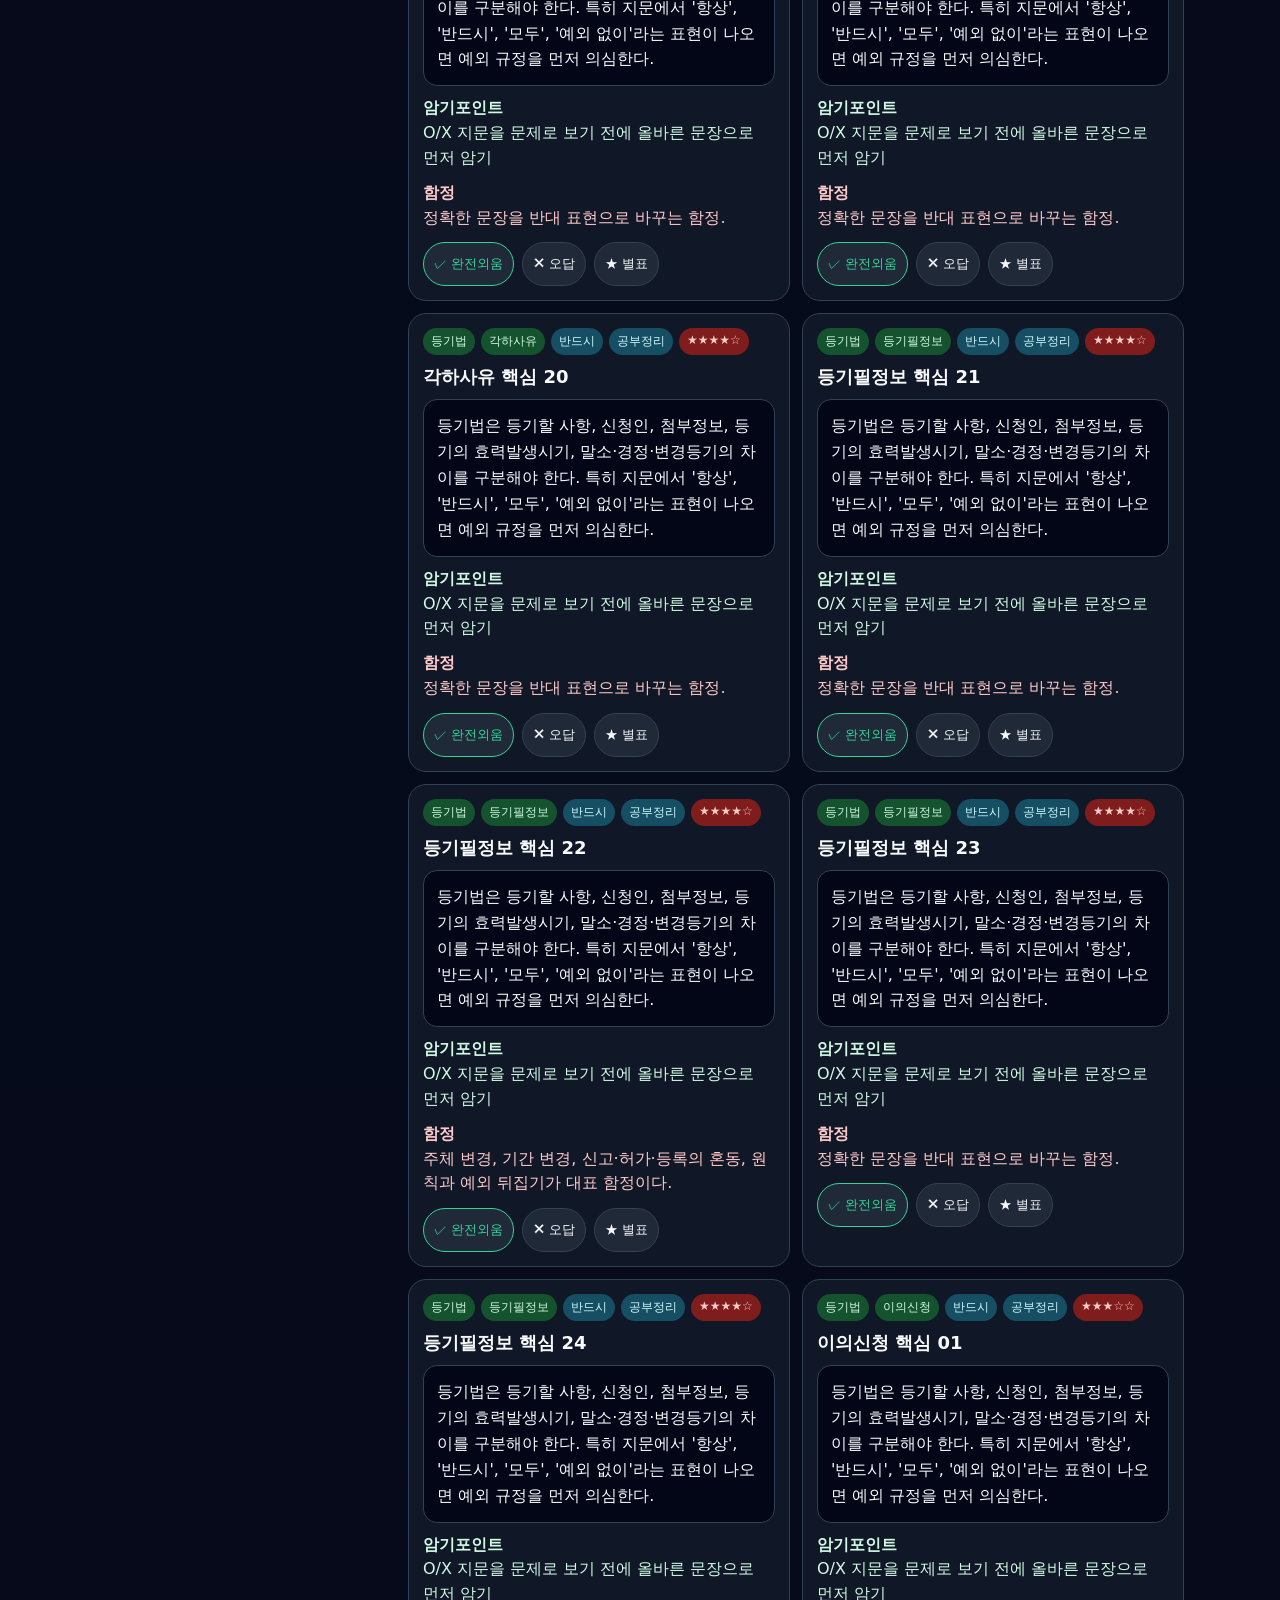
==== commit b204c390: "Bust cache for restored study pages" ====
--- a/subjects/deunggi.html
+++ b/subjects/deunggi.html
@@ -1,8 +1,8 @@
-<!doctype html>
+﻿<!doctype html>
 <html lang="ko">
 <head>
 <meta charset="utf-8"/><meta name="viewport" content="width=device-width, initial-scale=1"/>
-<title>등기법 암기페이지</title><link rel="stylesheet" href="../assets/style.css"/>
+<title>등기법 암기페이지</title><link rel="stylesheet" href="../assets/style.css?v=20260709-restore"/>
 </head>
 <body>
 <header>
@@ -46,6 +46,6 @@
   </section>
 </main>
 <nav class="mobile-bottom-nav"><a href="../index.html">홈</a><a href="gongsi.html">공시법</a><button onclick="setTab('wrong')">오답</button></nav>
-<script src="../assets/deunggi-app.js"></script>
+<script src="../assets/deunggi-app.js?v=20260709-restore"></script>
 </body>
 </html>
--- a/assets/style.css
+++ b/assets/style.css
@@ -272,3 +272,25 @@
   cursor:pointer;
 }
 .choice-btn:hover{border-color:var(--accent)}
+
+
+.formula-table{
+  display:grid;
+  gap:12px;
+}
+.formula-card .memory-label{
+  color:#67e8f9;
+}
+
+
+/* 문제은행 긴 지문·선택지·해설 전체 표시 보강 */
+.question-card,.question-card *{max-width:100%;}
+.question-card .title,.choices,.choice span,.explain,.answer,.extra{
+  white-space:pre-line;
+  overflow:visible;
+  text-overflow:clip;
+  overflow-wrap:anywhere;
+  word-break:break-word;
+}
+.mock-list{align-items:start;}
+.mobile-bottom-nav button{font-size:13px;}
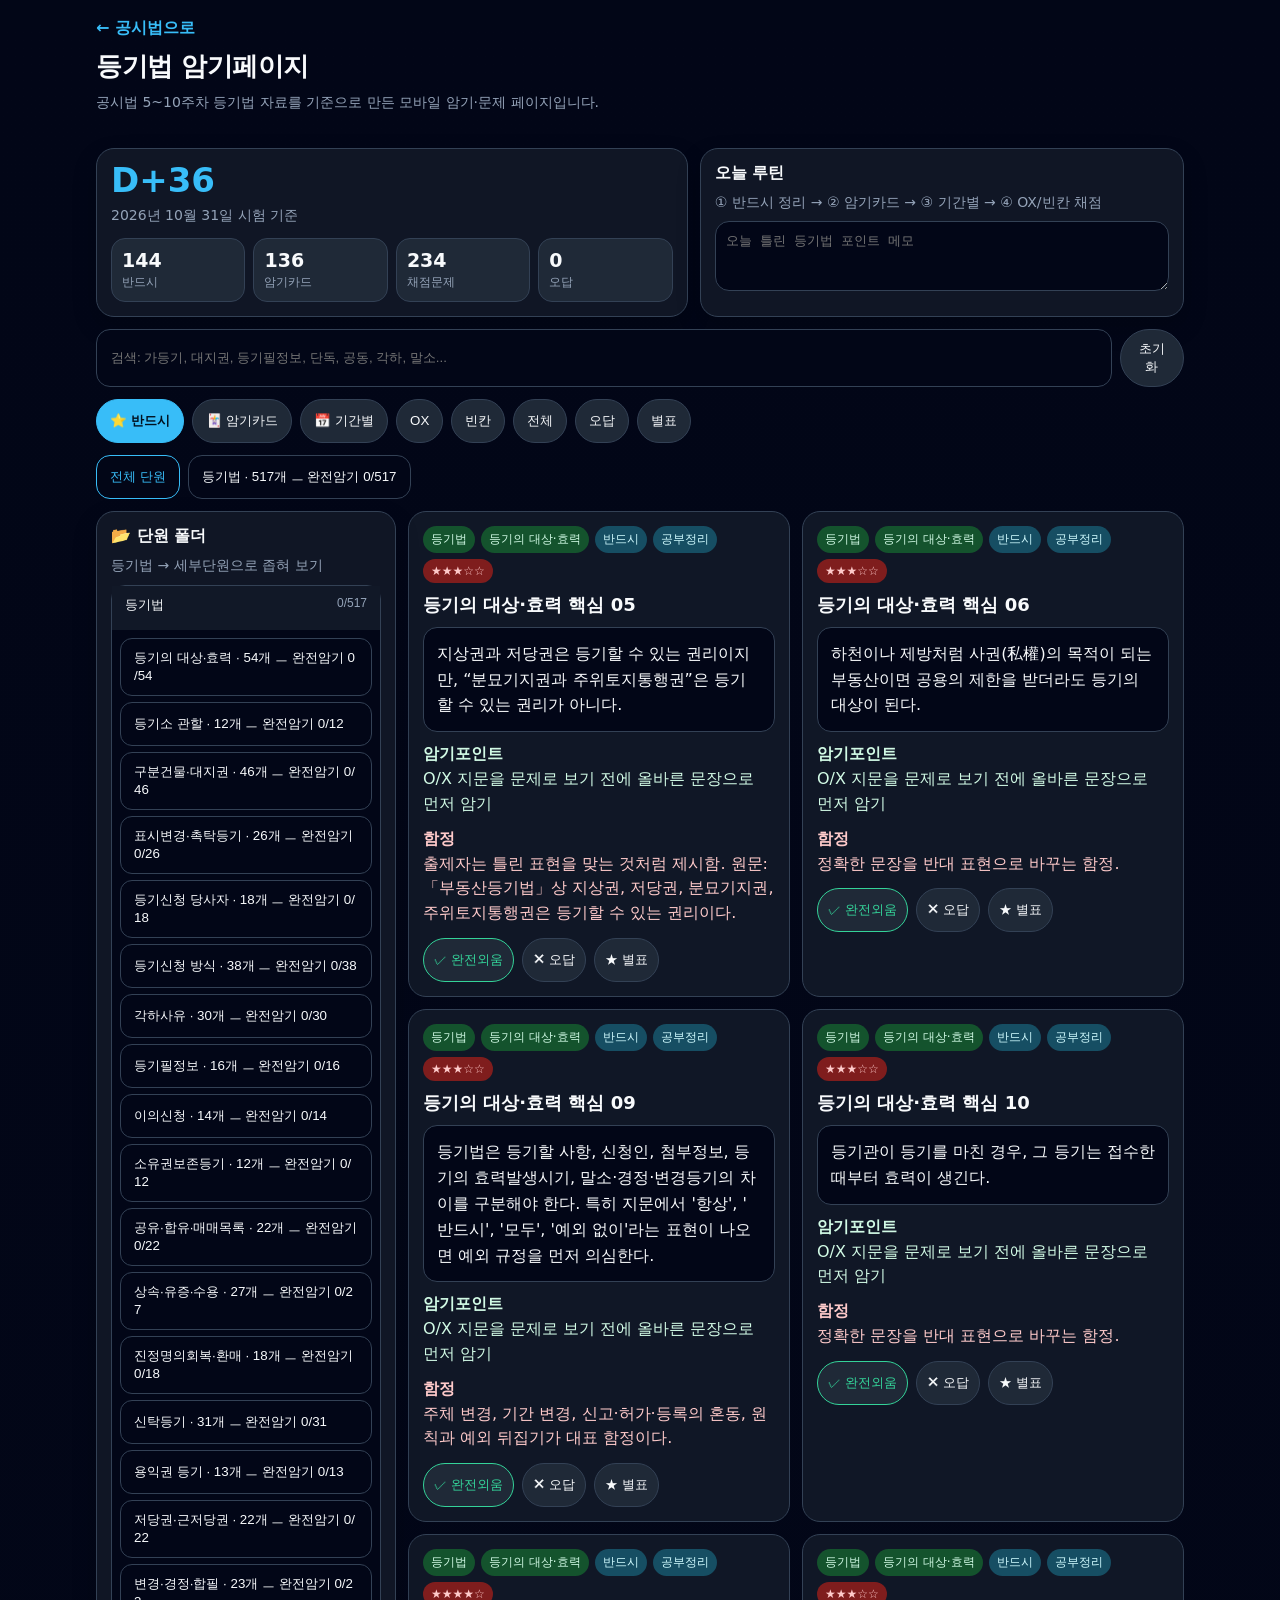
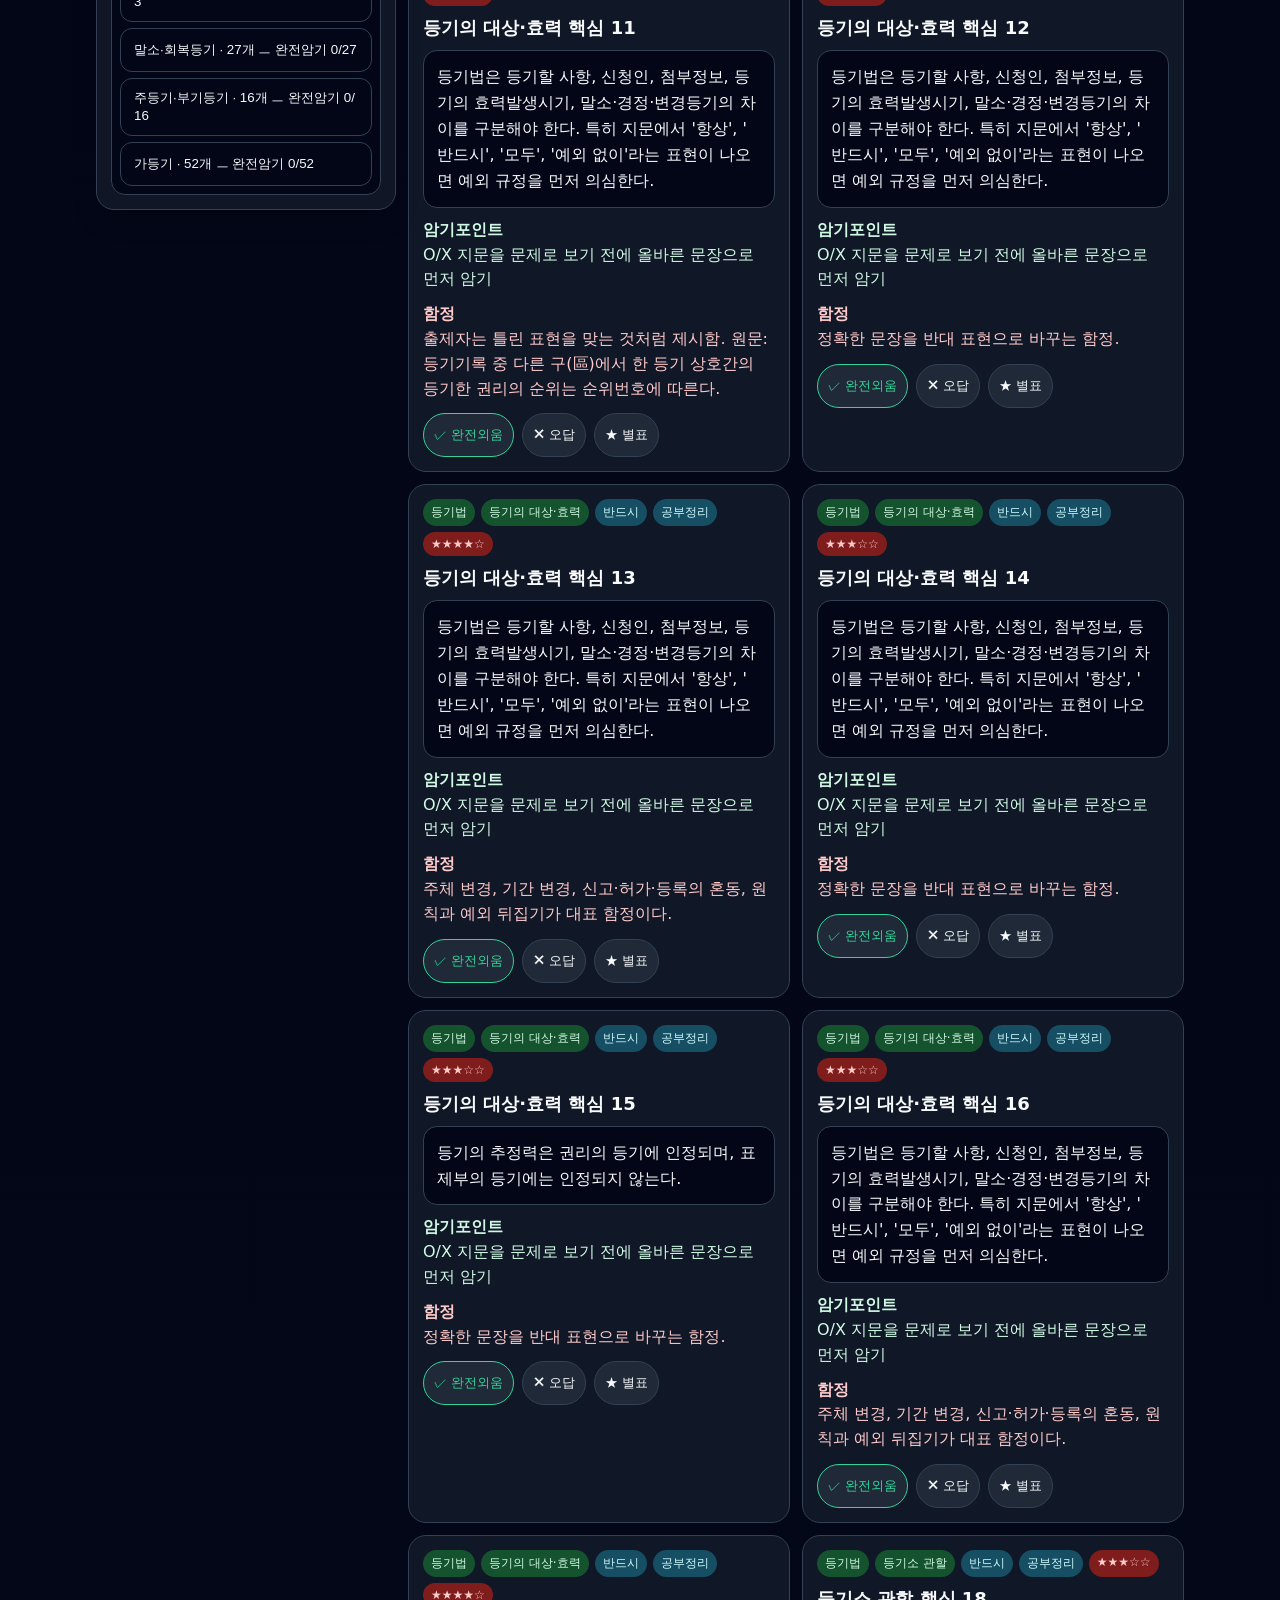
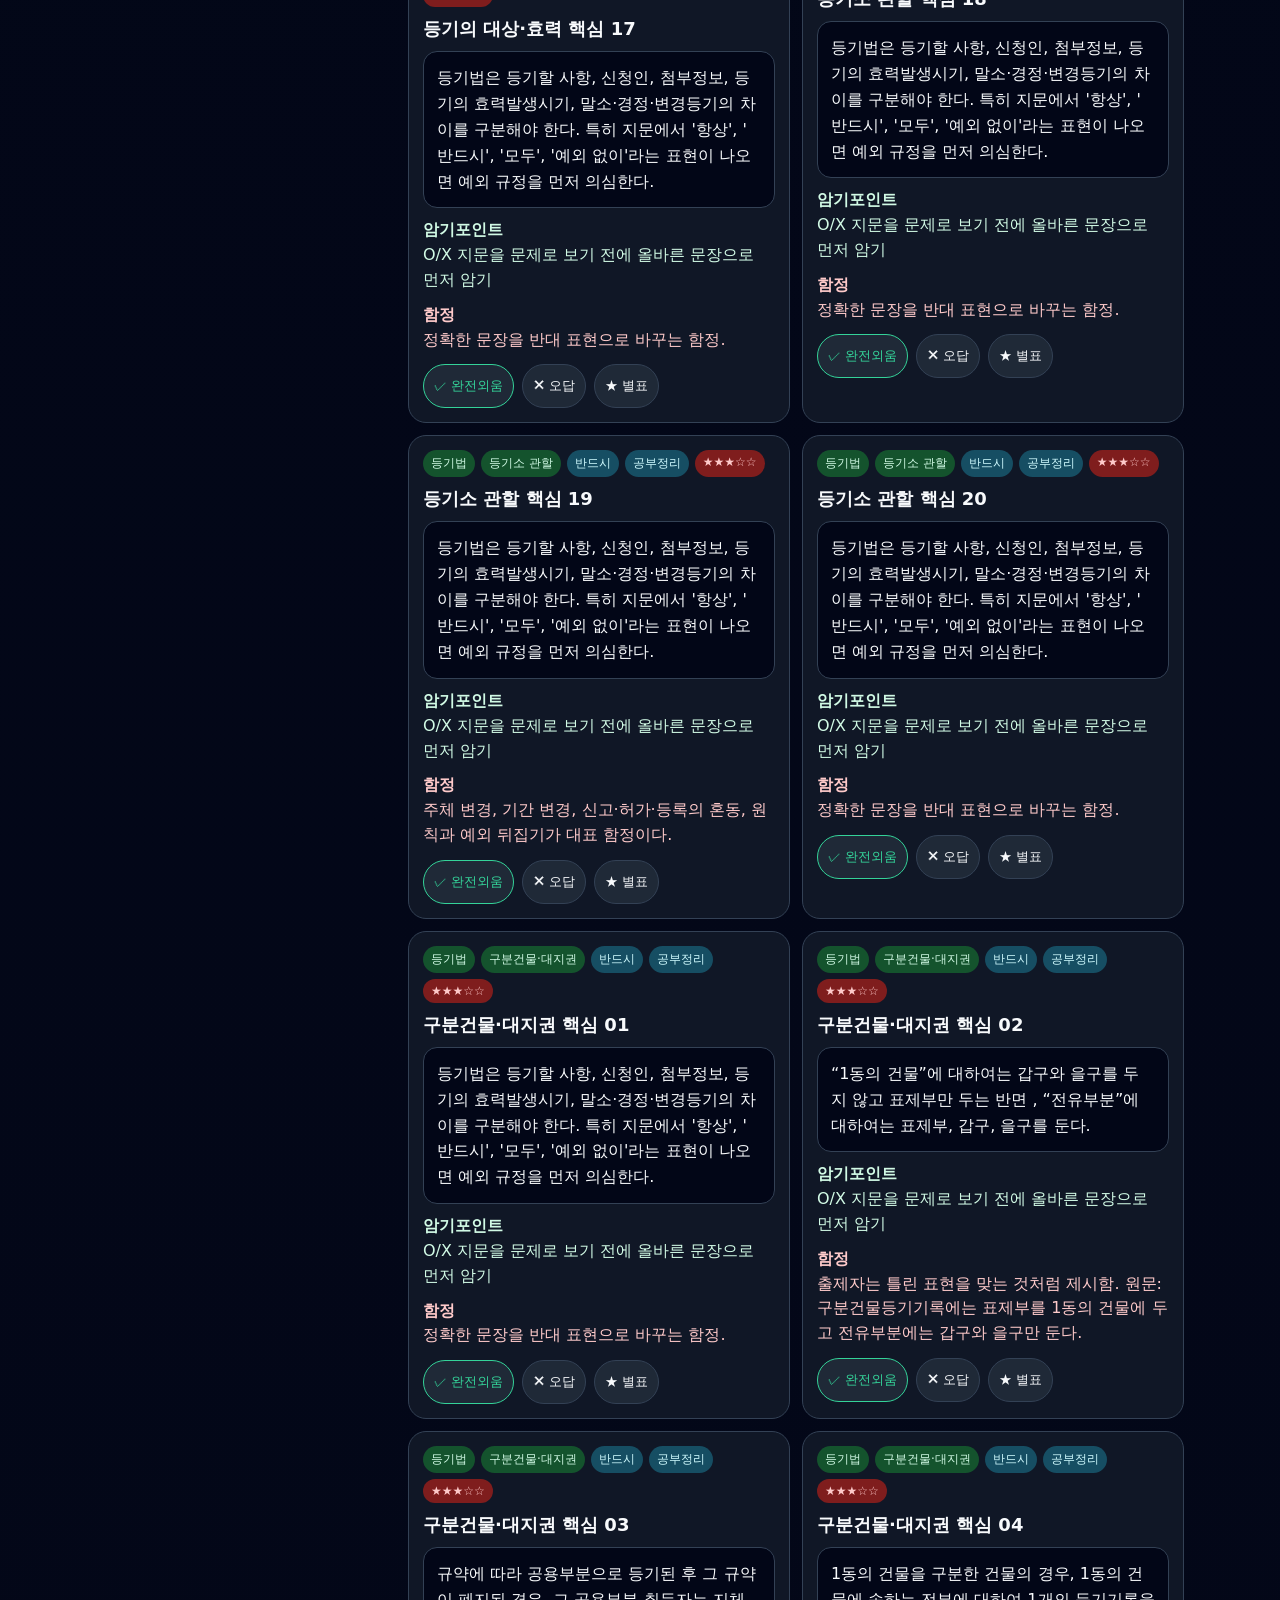
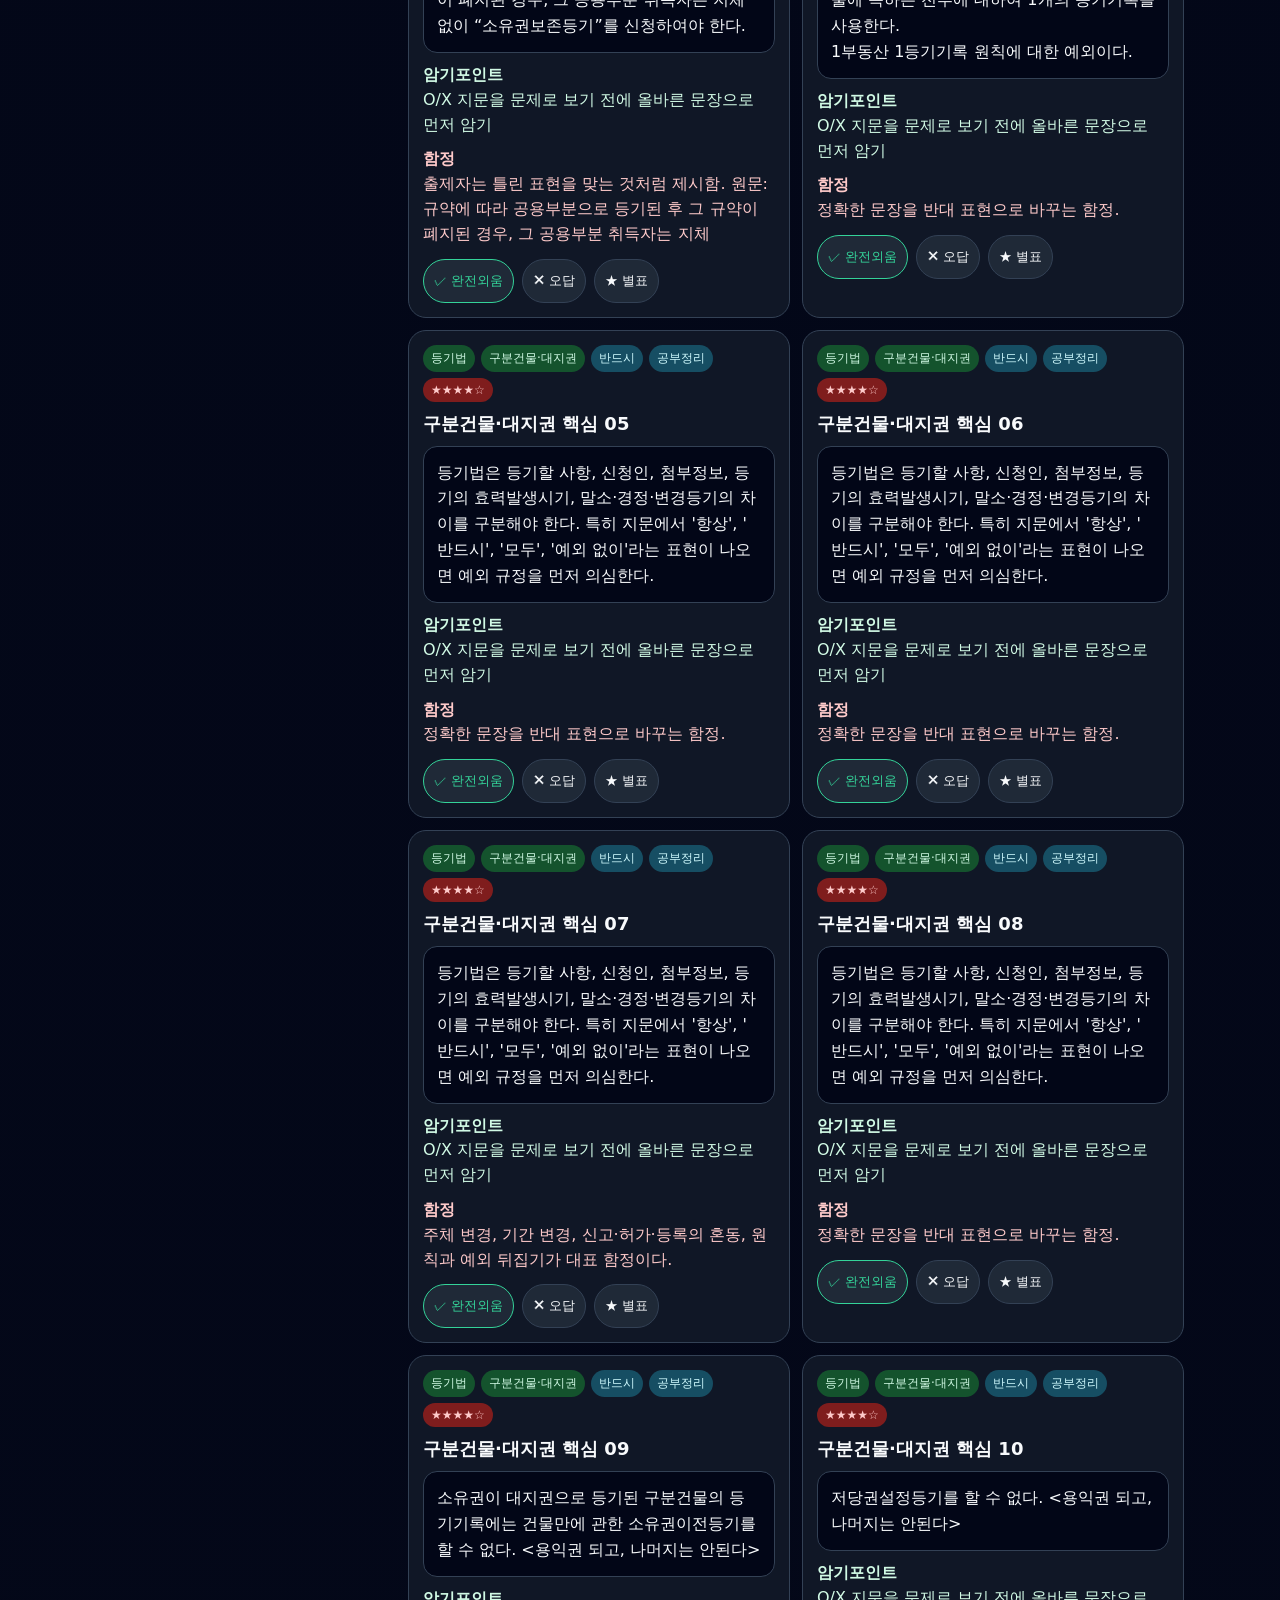
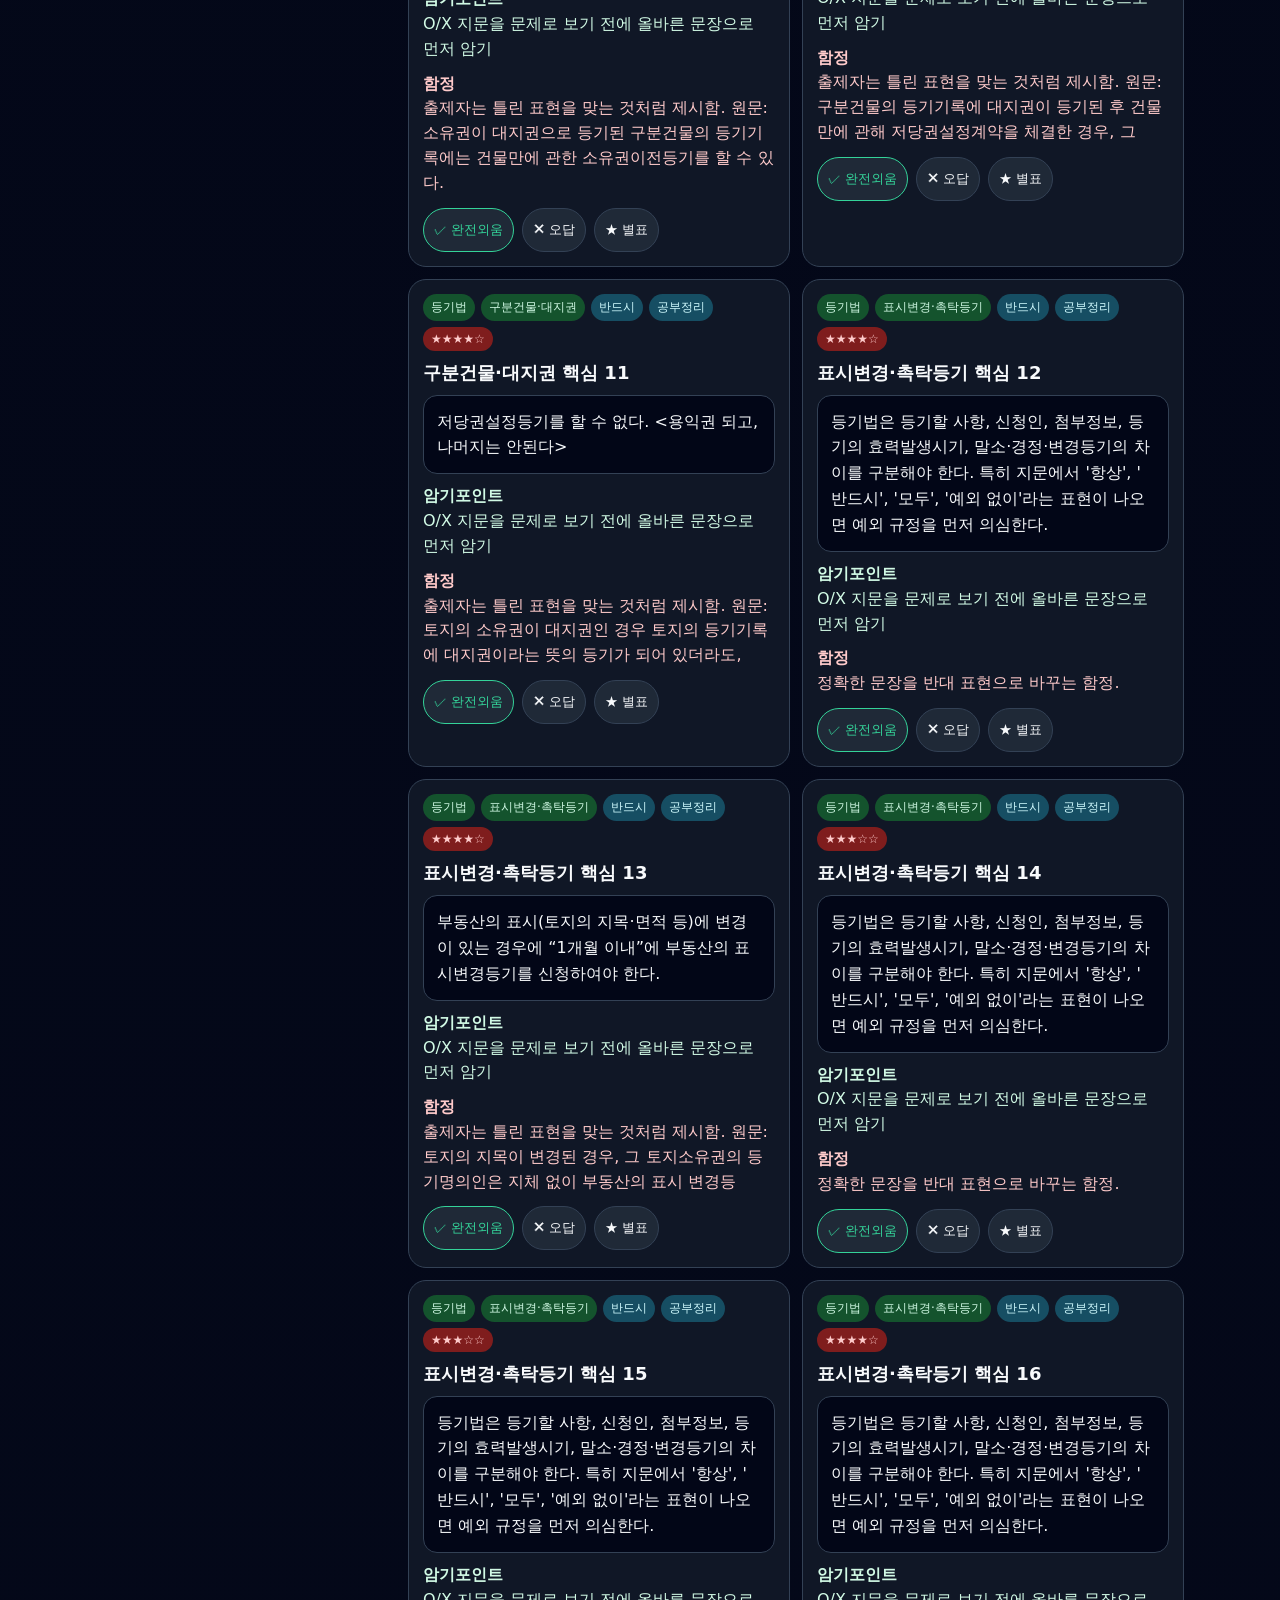
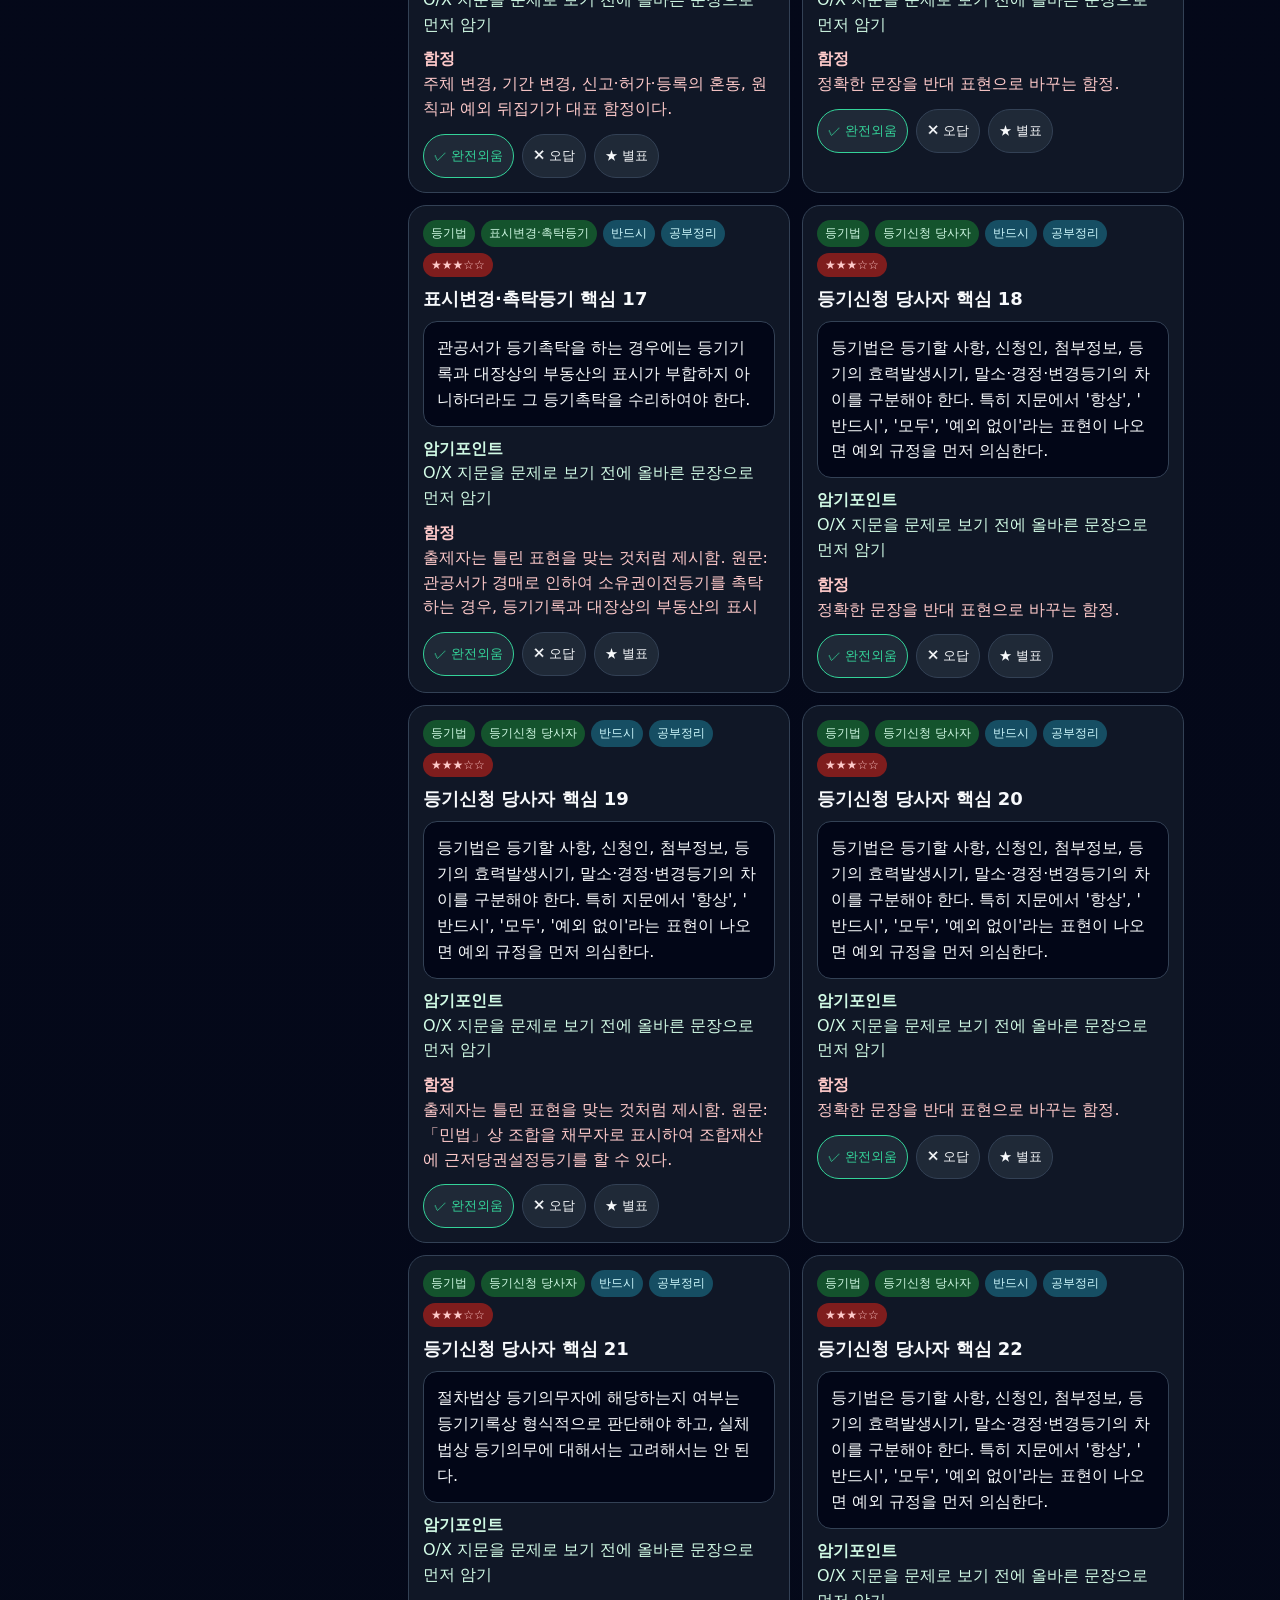
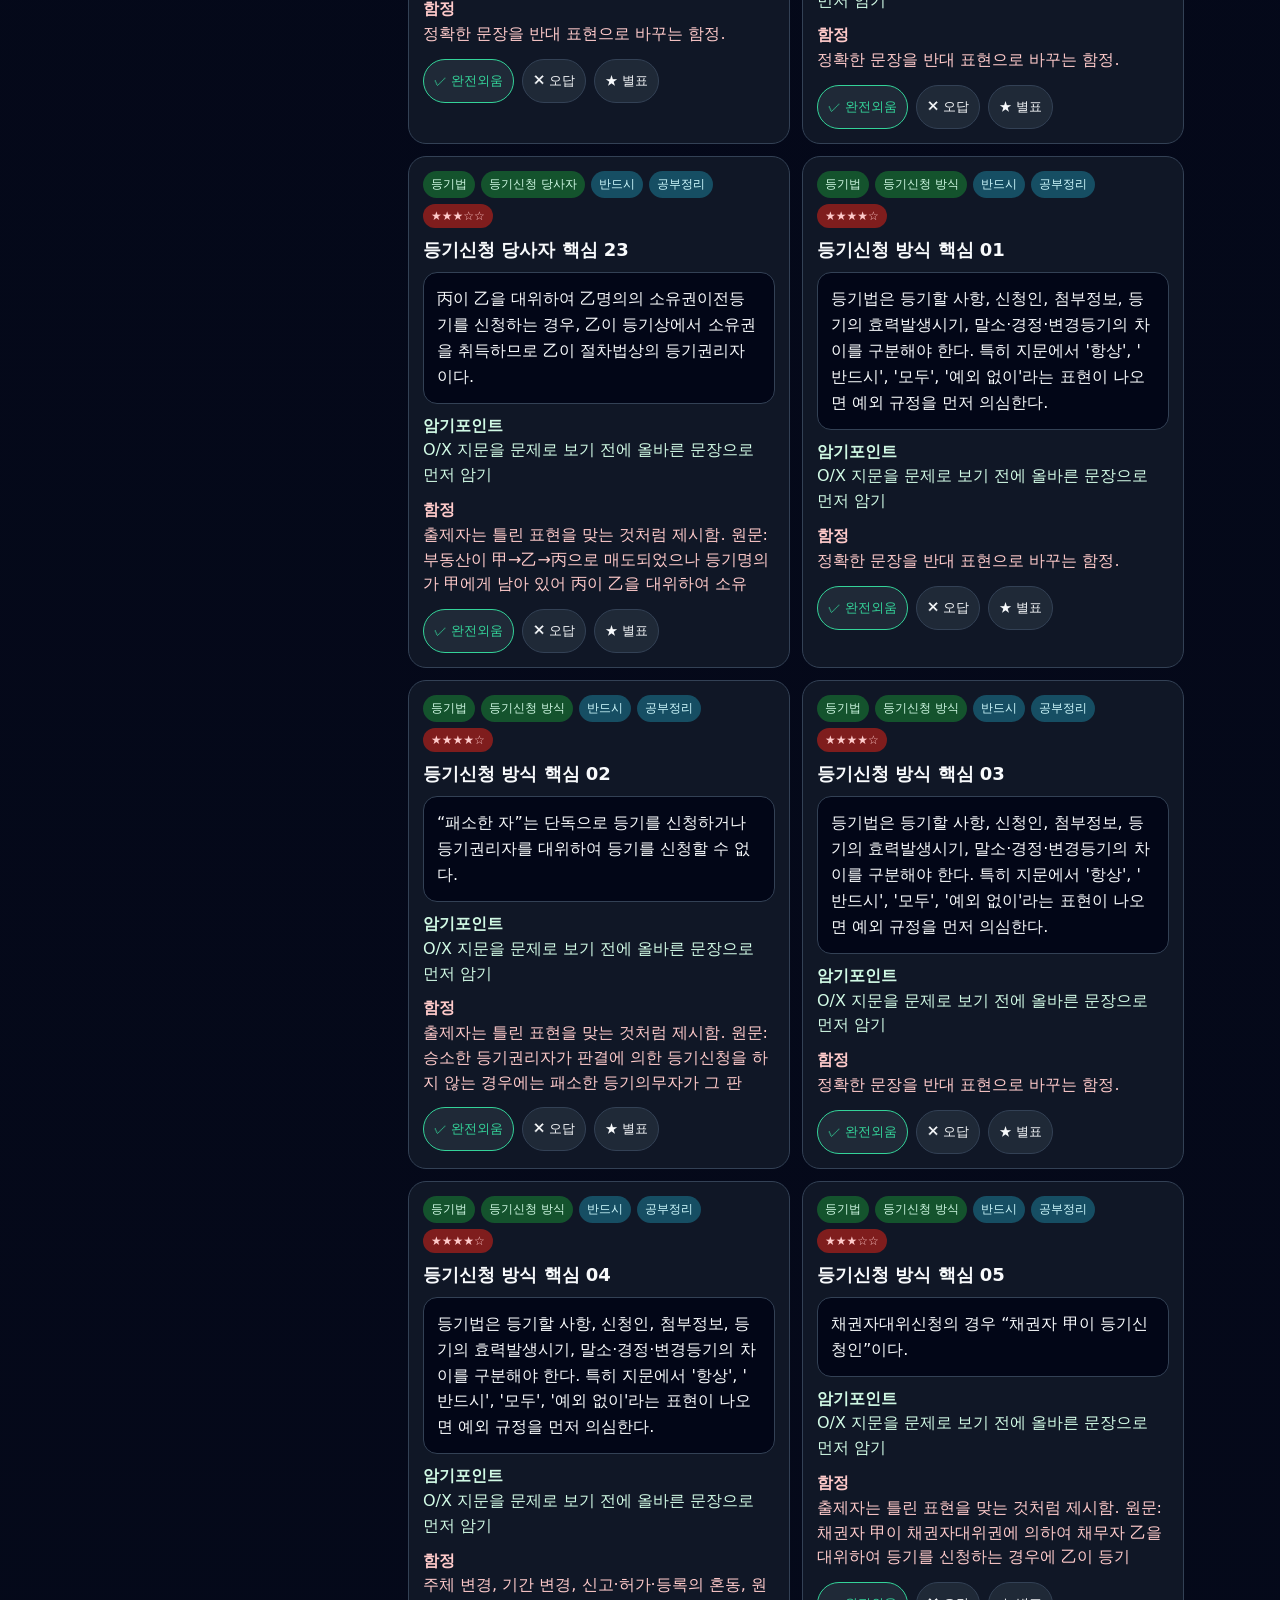
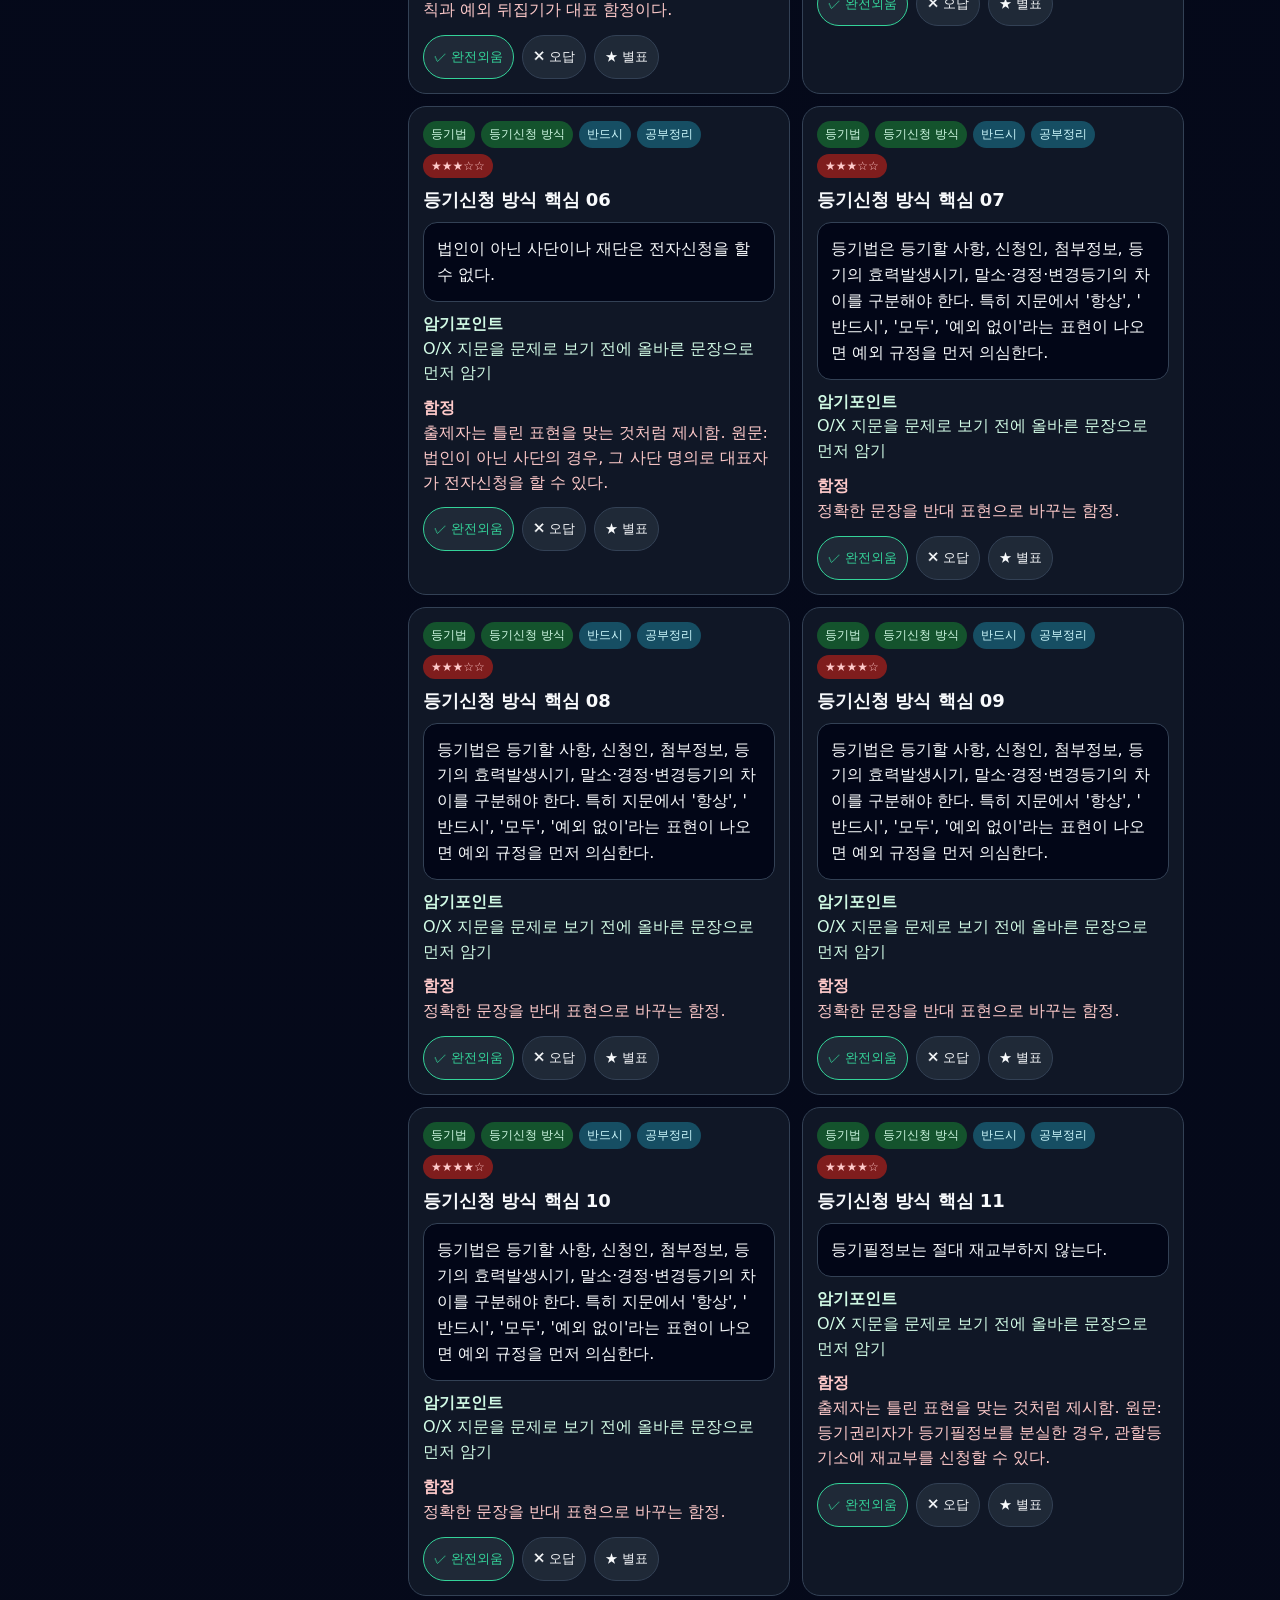
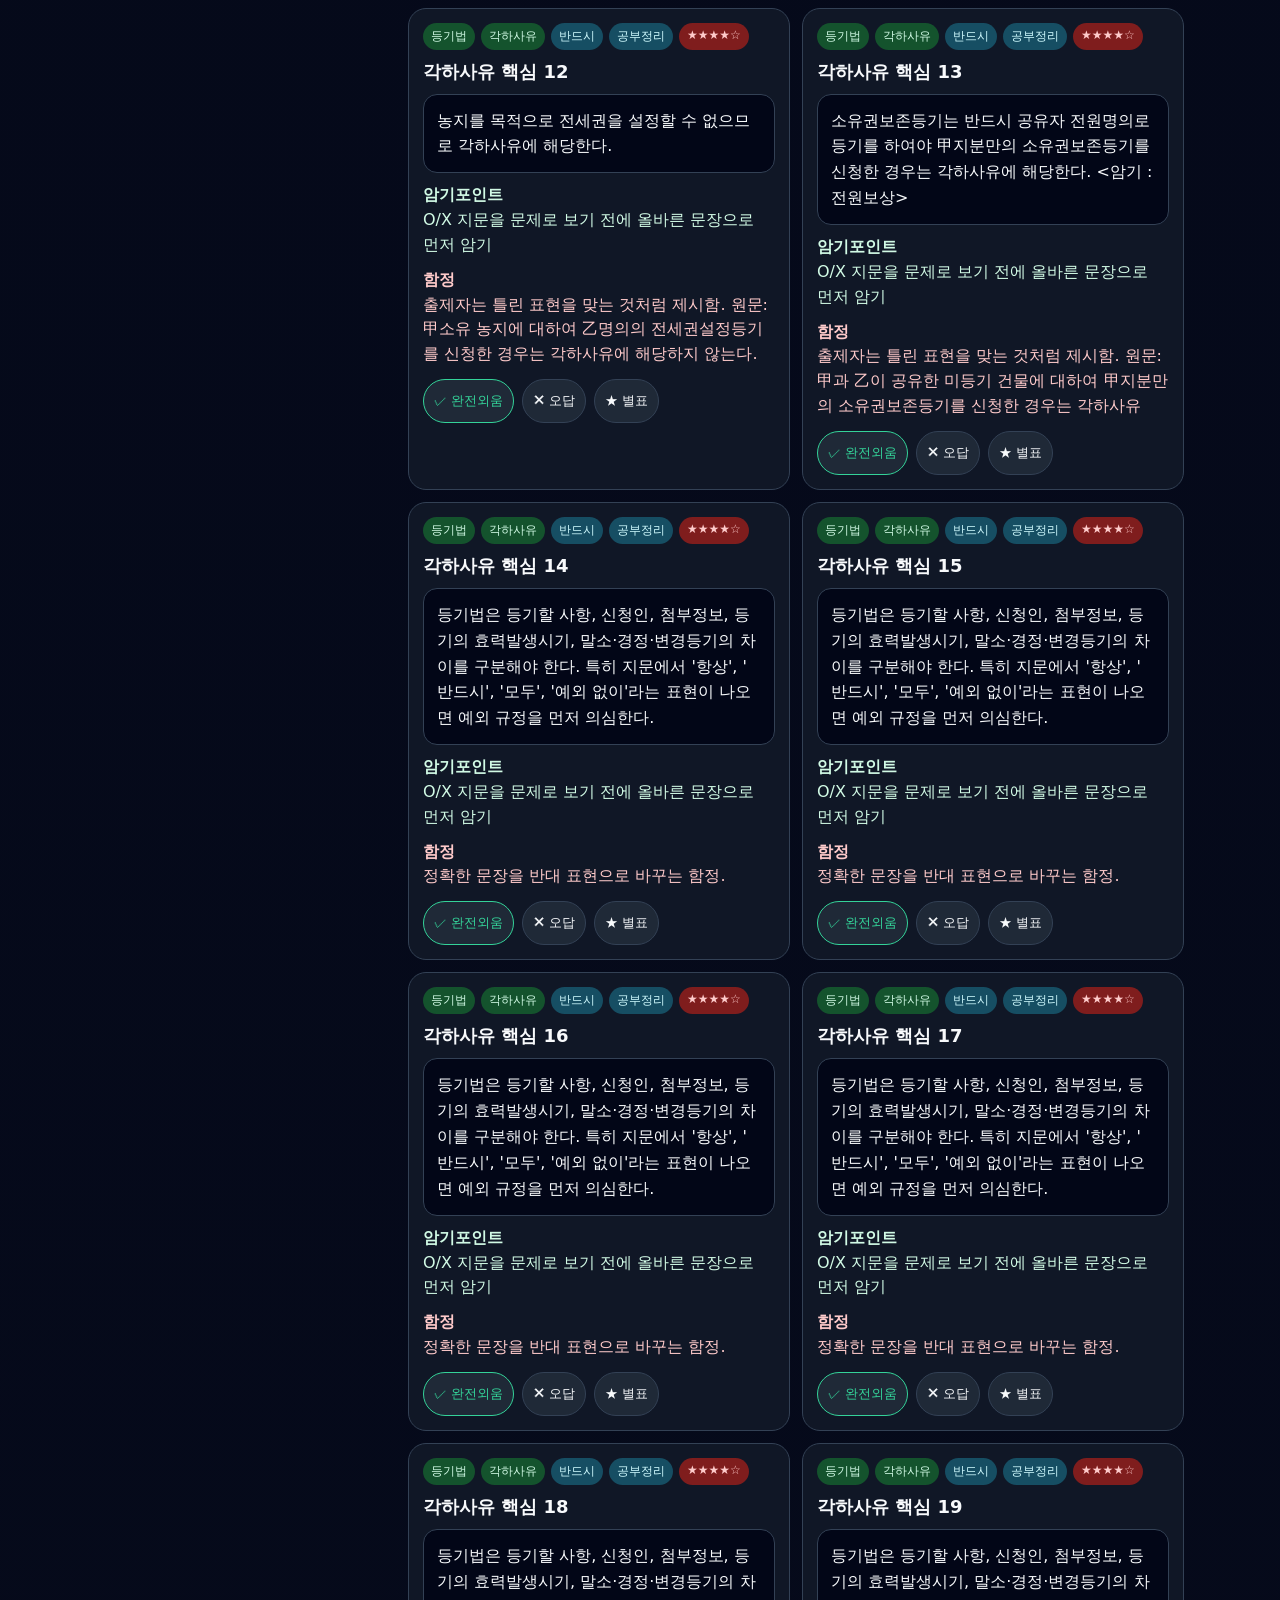
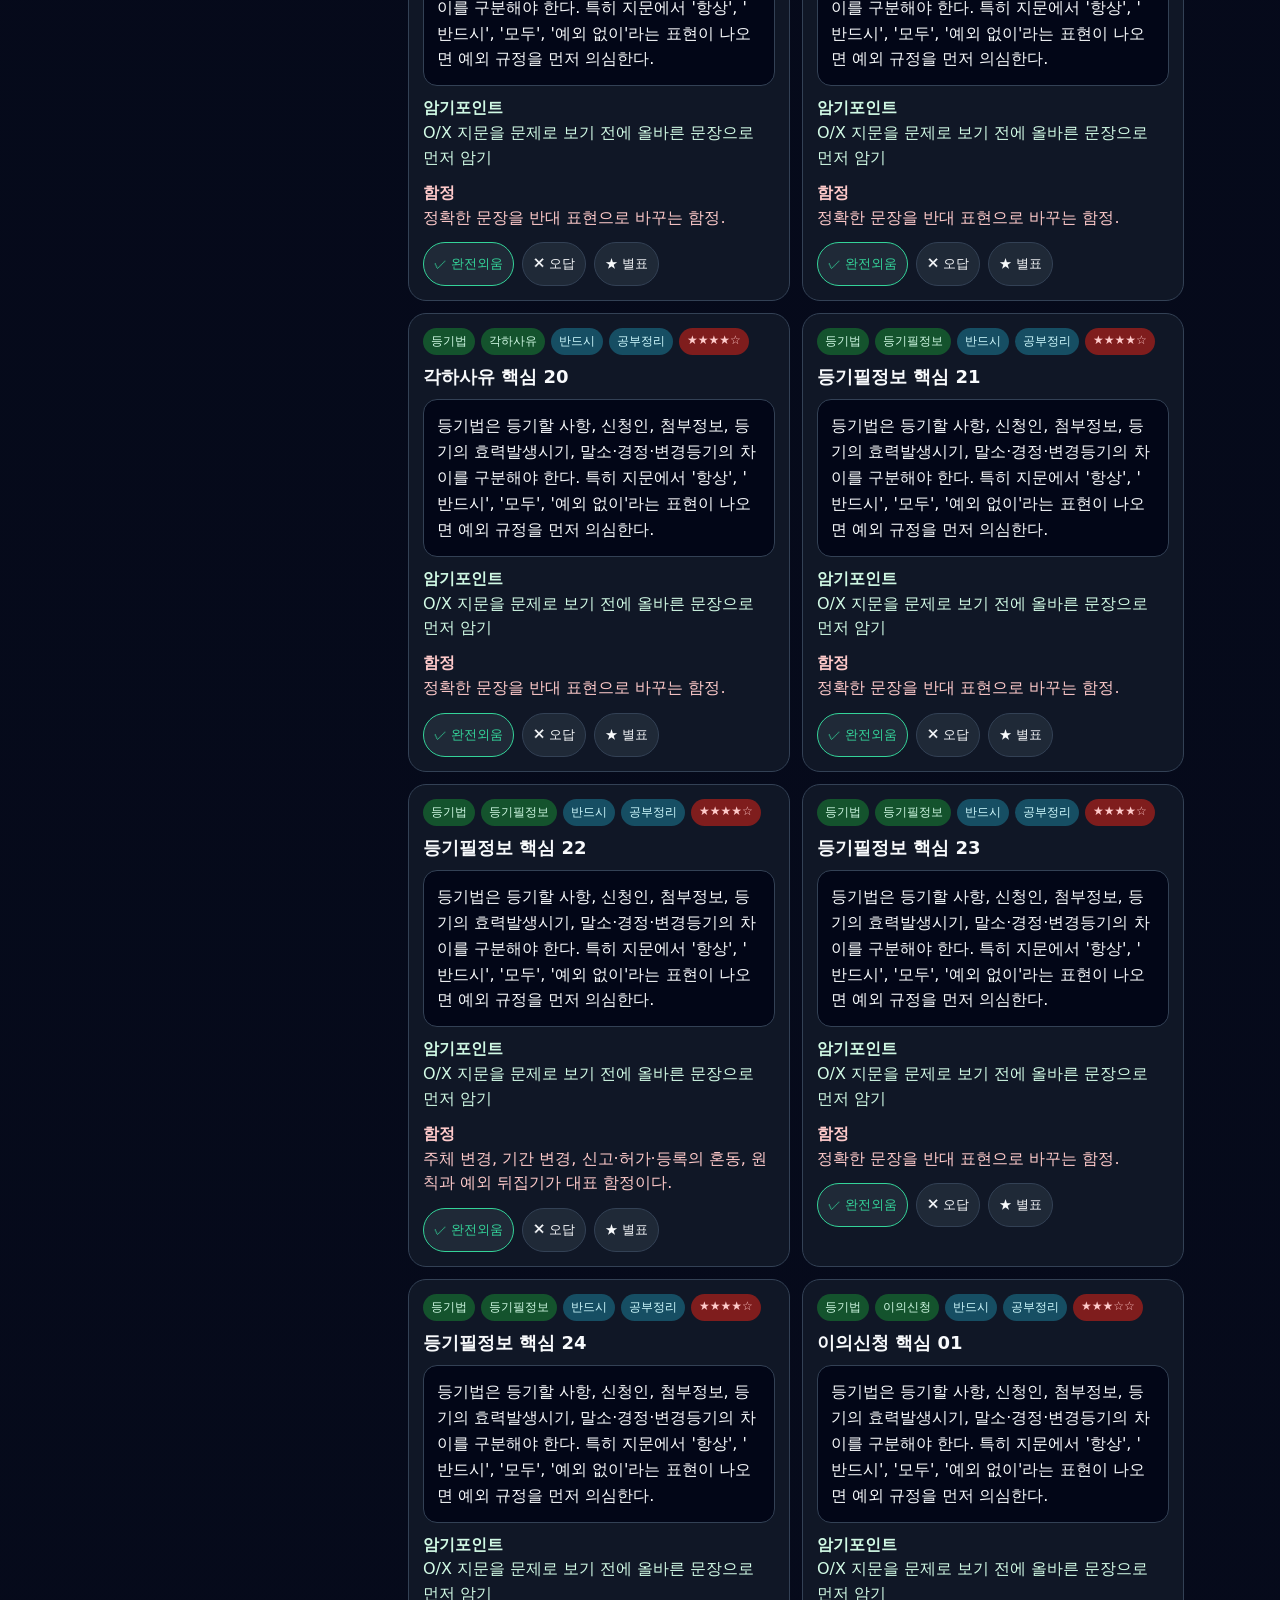
==== commit ed5698de: "Prevent clipped question text and choices" ====
--- a/subjects/deunggi.html
+++ b/subjects/deunggi.html
@@ -2,7 +2,7 @@
 <html lang="ko">
 <head>
 <meta charset="utf-8"/><meta name="viewport" content="width=device-width, initial-scale=1"/>
-<title>등기법 암기페이지</title><link rel="stylesheet" href="../assets/style.css?v=20260709-restore"/>
+<title>등기법 암기페이지</title><link rel="stylesheet" href="../assets/style.css?v=20260709-noclip"/>
 </head>
 <body>
 <header>
@@ -46,6 +46,6 @@
   </section>
 </main>
 <nav class="mobile-bottom-nav"><a href="../index.html">홈</a><a href="gongsi.html">공시법</a><button onclick="setTab('wrong')">오답</button></nav>
-<script src="../assets/deunggi-app.js?v=20260709-restore"></script>
+<script src="../assets/deunggi-app.js?v=20260709-noclip"></script>
 </body>
 </html>
--- a/assets/style.css
+++ b/assets/style.css
@@ -294,3 +294,83 @@
 }
 .mock-list{align-items:start;}
 .mobile-bottom-nav button{font-size:13px;}
+
+/* Prevent long questions, choices, answers, unit buttons, and table text from being clipped. */
+main,section,article,aside,div,button,label,summary,span,p,td,th,input,textarea,select{
+  min-width:0;
+}
+.card,.question-card,.memory-card,.panel,.quiz-box,.choice,.choice-btn,
+.tree-section,.tree-head,.tree-child button,.folder-chip,.tabs button,
+.mobile-bottom-nav a,.mobile-bottom-nav button{
+  height:auto;
+  max-height:none;
+  overflow:visible;
+  text-overflow:clip;
+}
+.title,.question,.answer,.extra,.visible-answer,.visible-note,.study-cell,
+.memory-title,.memory-meta,.memory-label,.memory-content,
+.choice,.choice span,.choice-btn,.quiz-title,.quiz-result,
+.tree-head,.tree-head span,.tree-child button,.folder-chip,.tabs button,
+.stat,.stat strong,.stat span,.badge,.sub,td,th{
+  white-space:normal;
+  overflow-wrap:anywhere;
+  word-break:break-word;
+  line-break:anywhere;
+}
+.question,.answer,.extra,.visible-answer,.visible-note,.study-cell,
+.memory-content,.question-card .title{
+  white-space:pre-wrap;
+}
+.choice{
+  grid-template-columns:minmax(22px,auto) minmax(0,1fr);
+}
+.choice input{
+  flex:0 0 auto;
+}
+.choice span{
+  display:block;
+}
+.tree-section,.memory-unit,.memory-trap{
+  overflow:visible;
+}
+.tree-head{
+  gap:8px;
+  align-items:flex-start;
+}
+.tree-head span:first-child{
+  flex:1 1 auto;
+}
+.tree-head span:last-child{
+  flex:0 0 auto;
+}
+.study-table{
+  min-width:0;
+  table-layout:fixed;
+}
+@media(max-width:720px){
+  .tabs,.folder-strip{
+    flex-wrap:wrap;
+    overflow-x:visible;
+  }
+  .tabs button,.folder-chip{
+    flex:1 1 auto;
+    white-space:normal;
+  }
+  .tree{
+    display:grid;
+    overflow-x:visible;
+  }
+  .tree-section{
+    min-width:0;
+  }
+  .tree-child{
+    max-height:none;
+    overflow:visible;
+  }
+  .choice{
+    grid-template-columns:minmax(22px,auto) minmax(0,1fr);
+  }
+  .study-table{
+    min-width:0;
+  }
+}
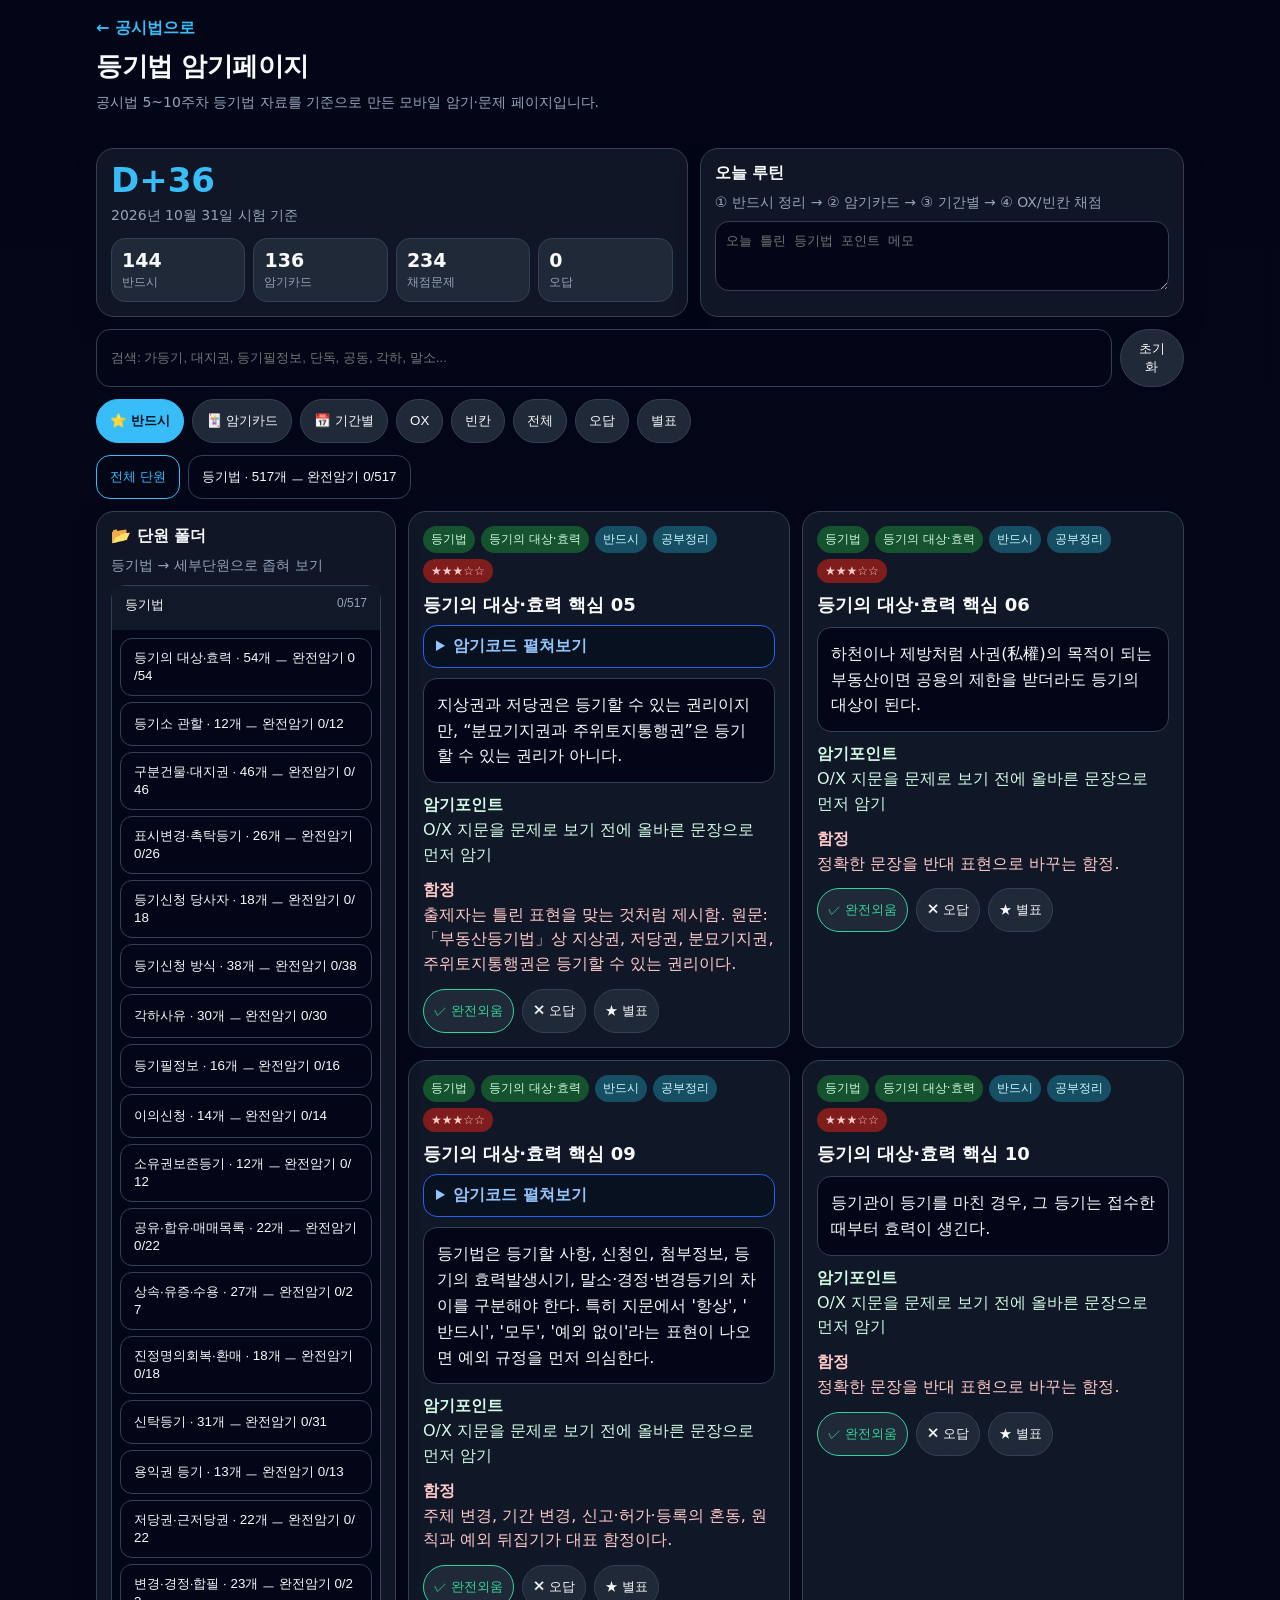
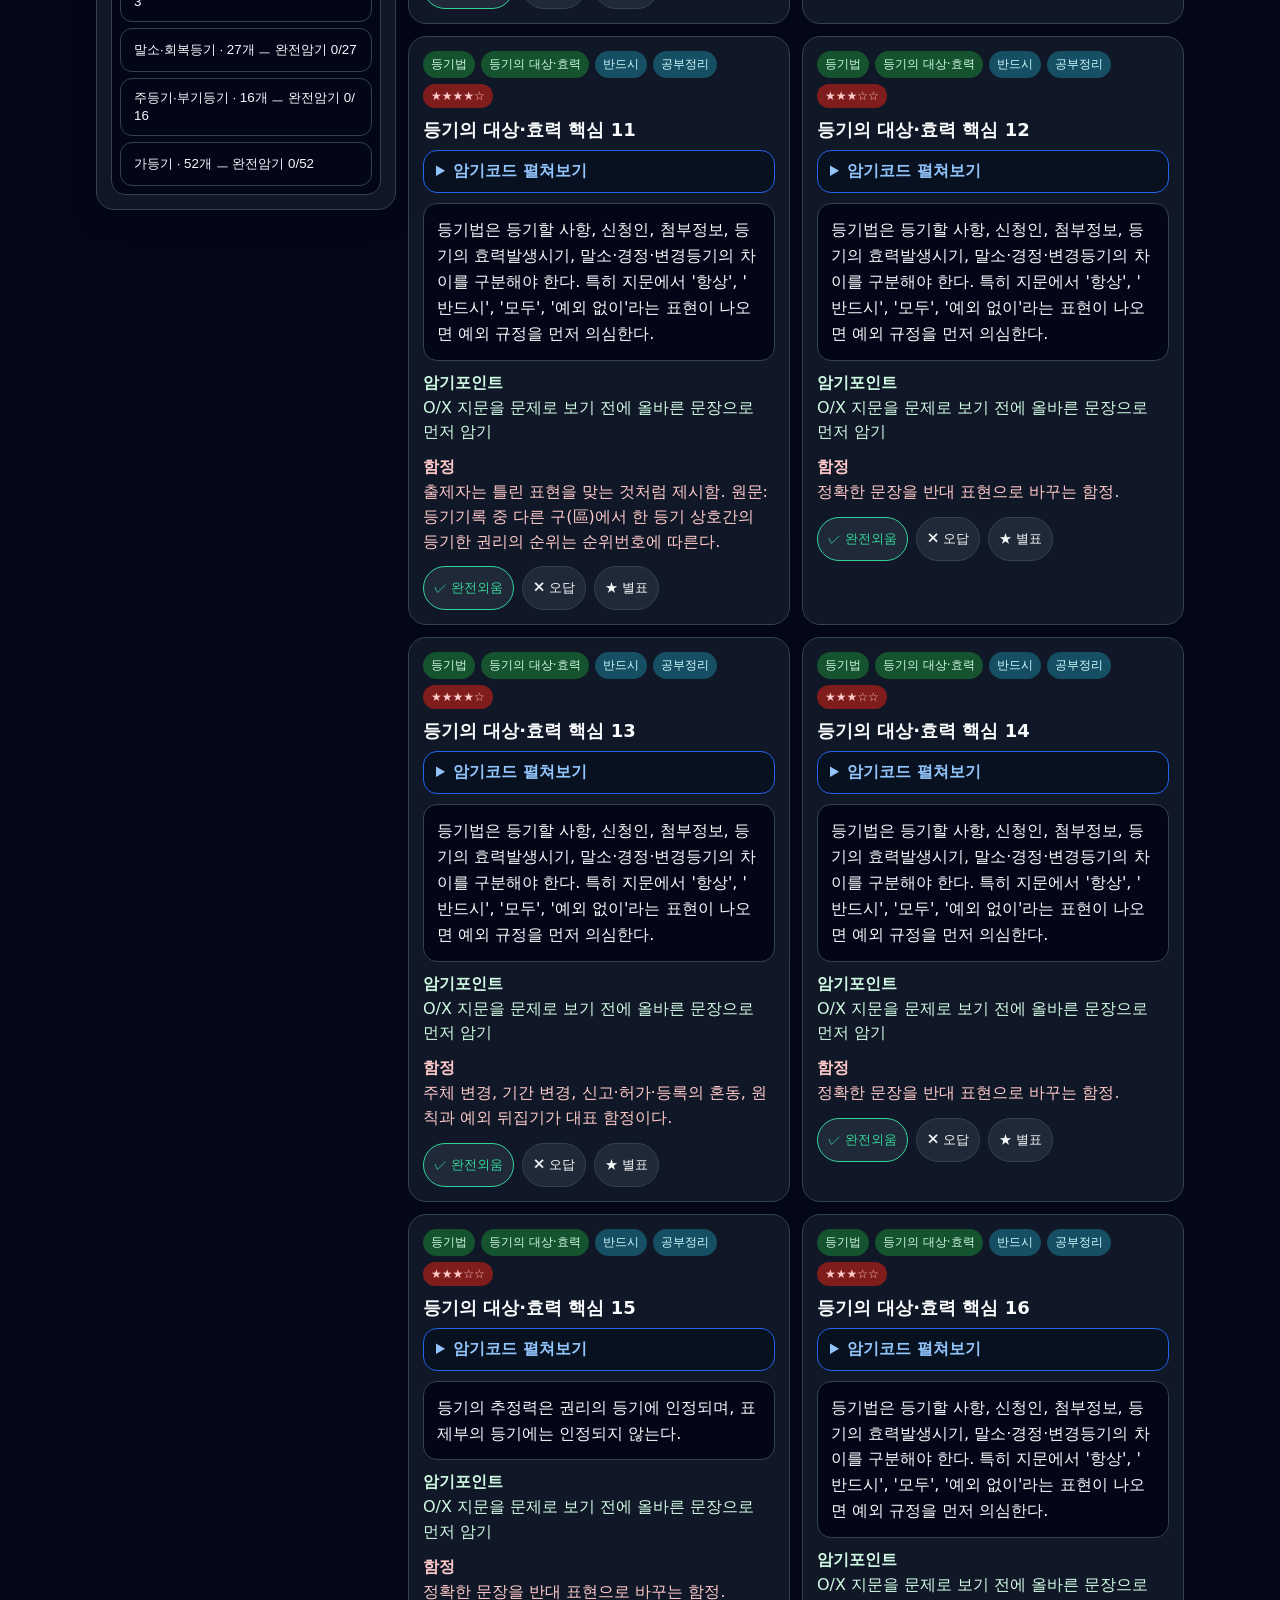
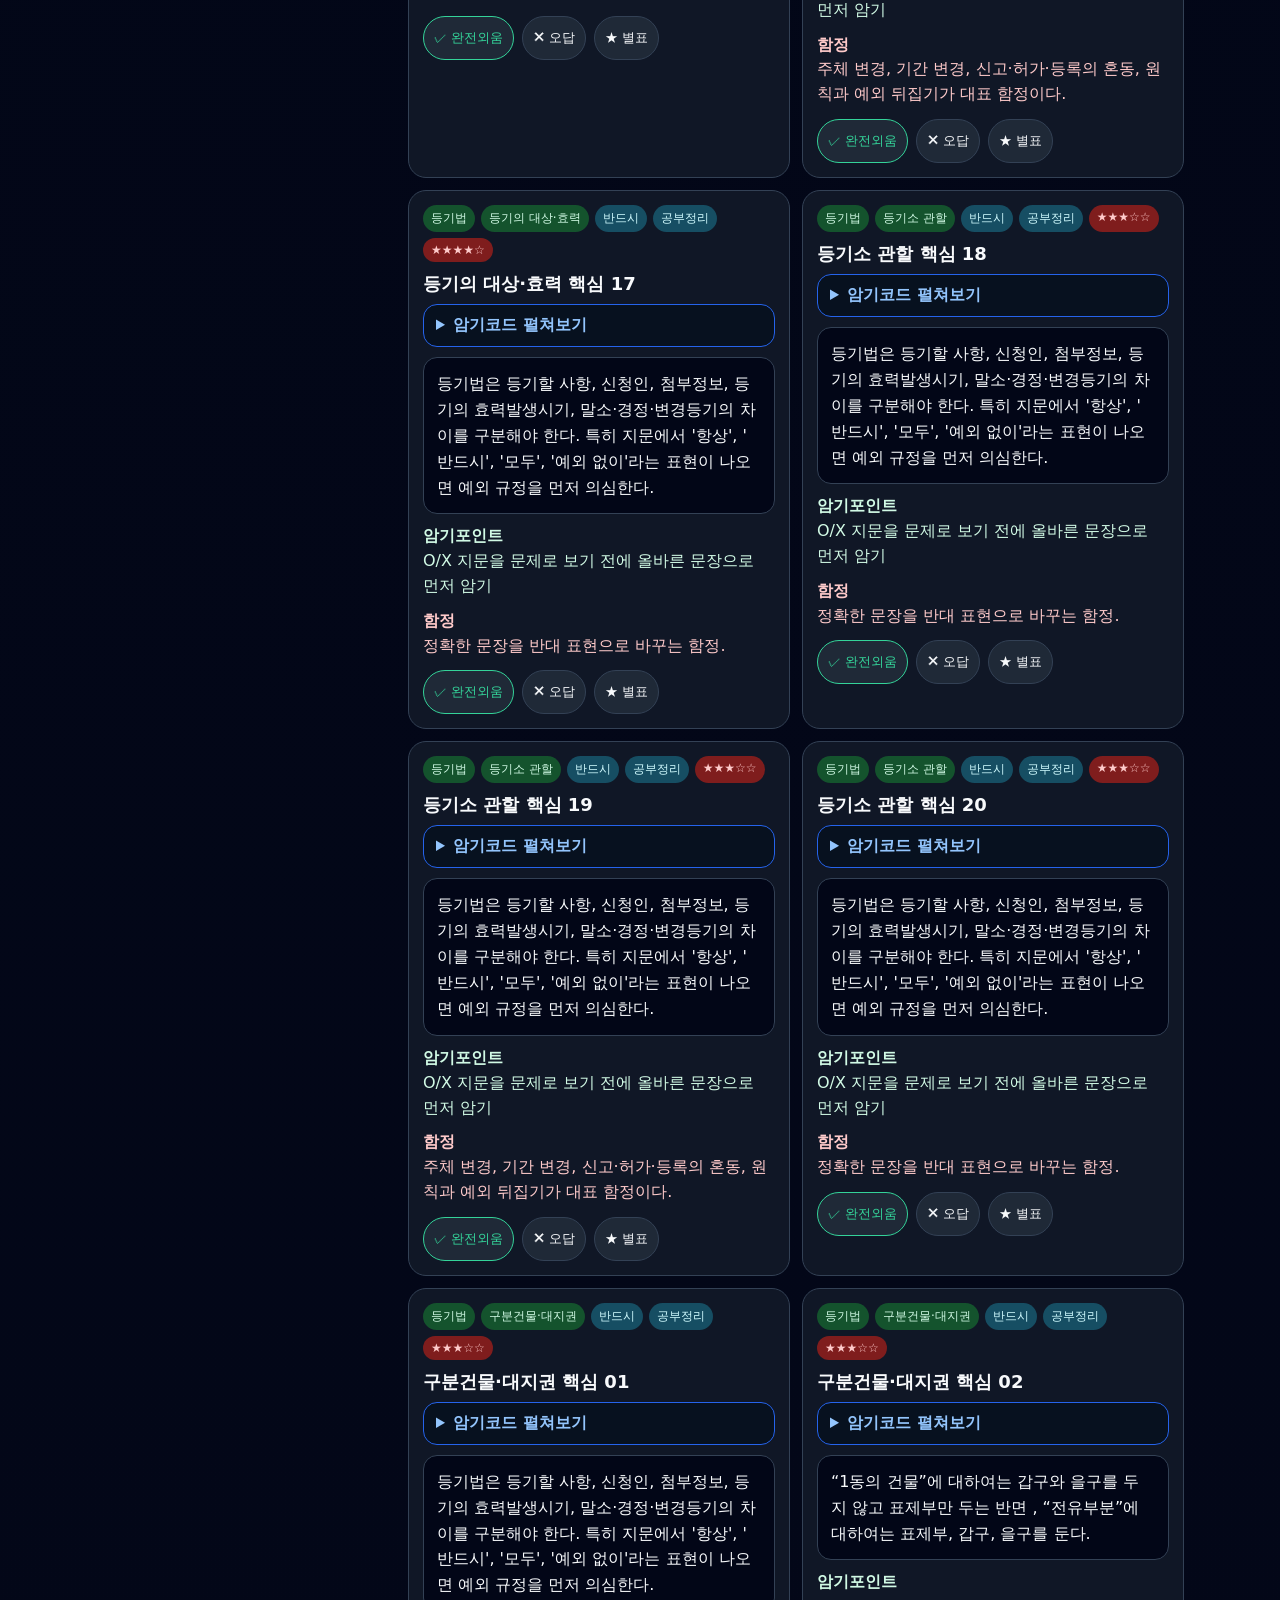
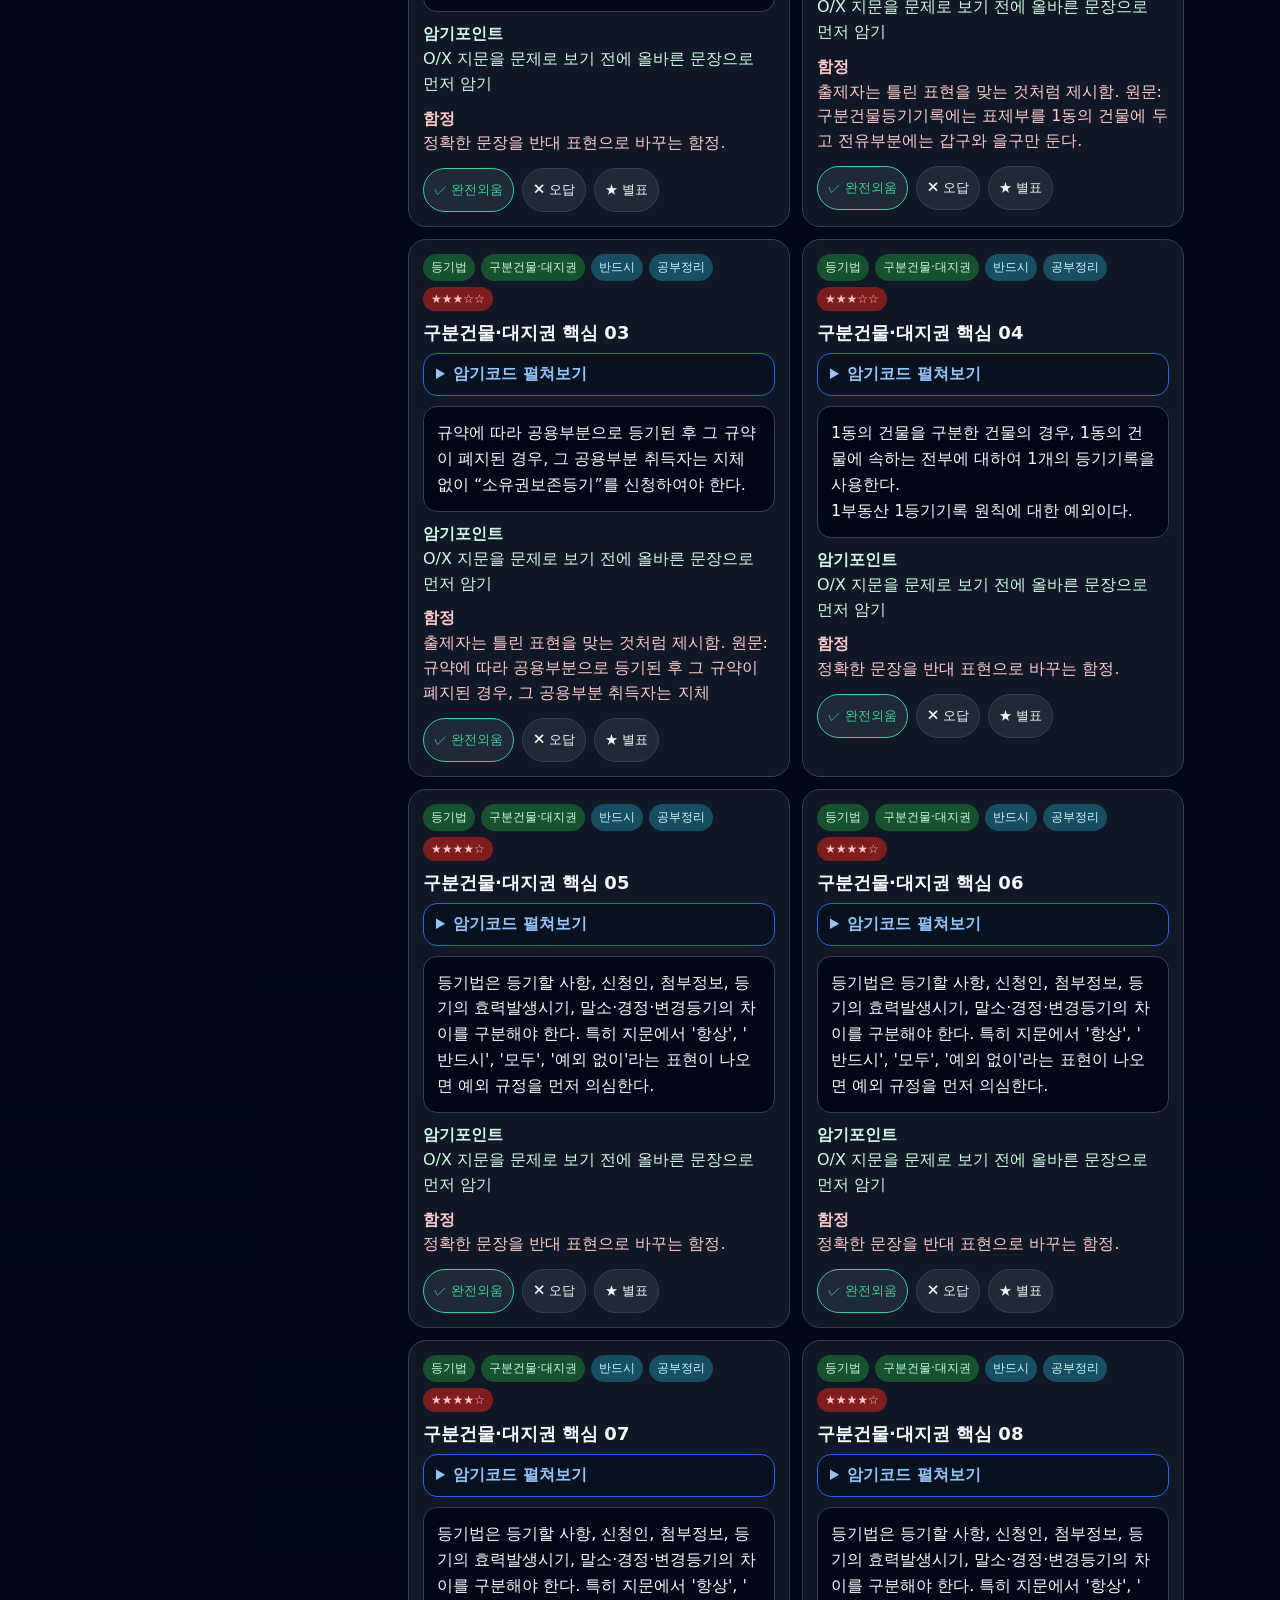
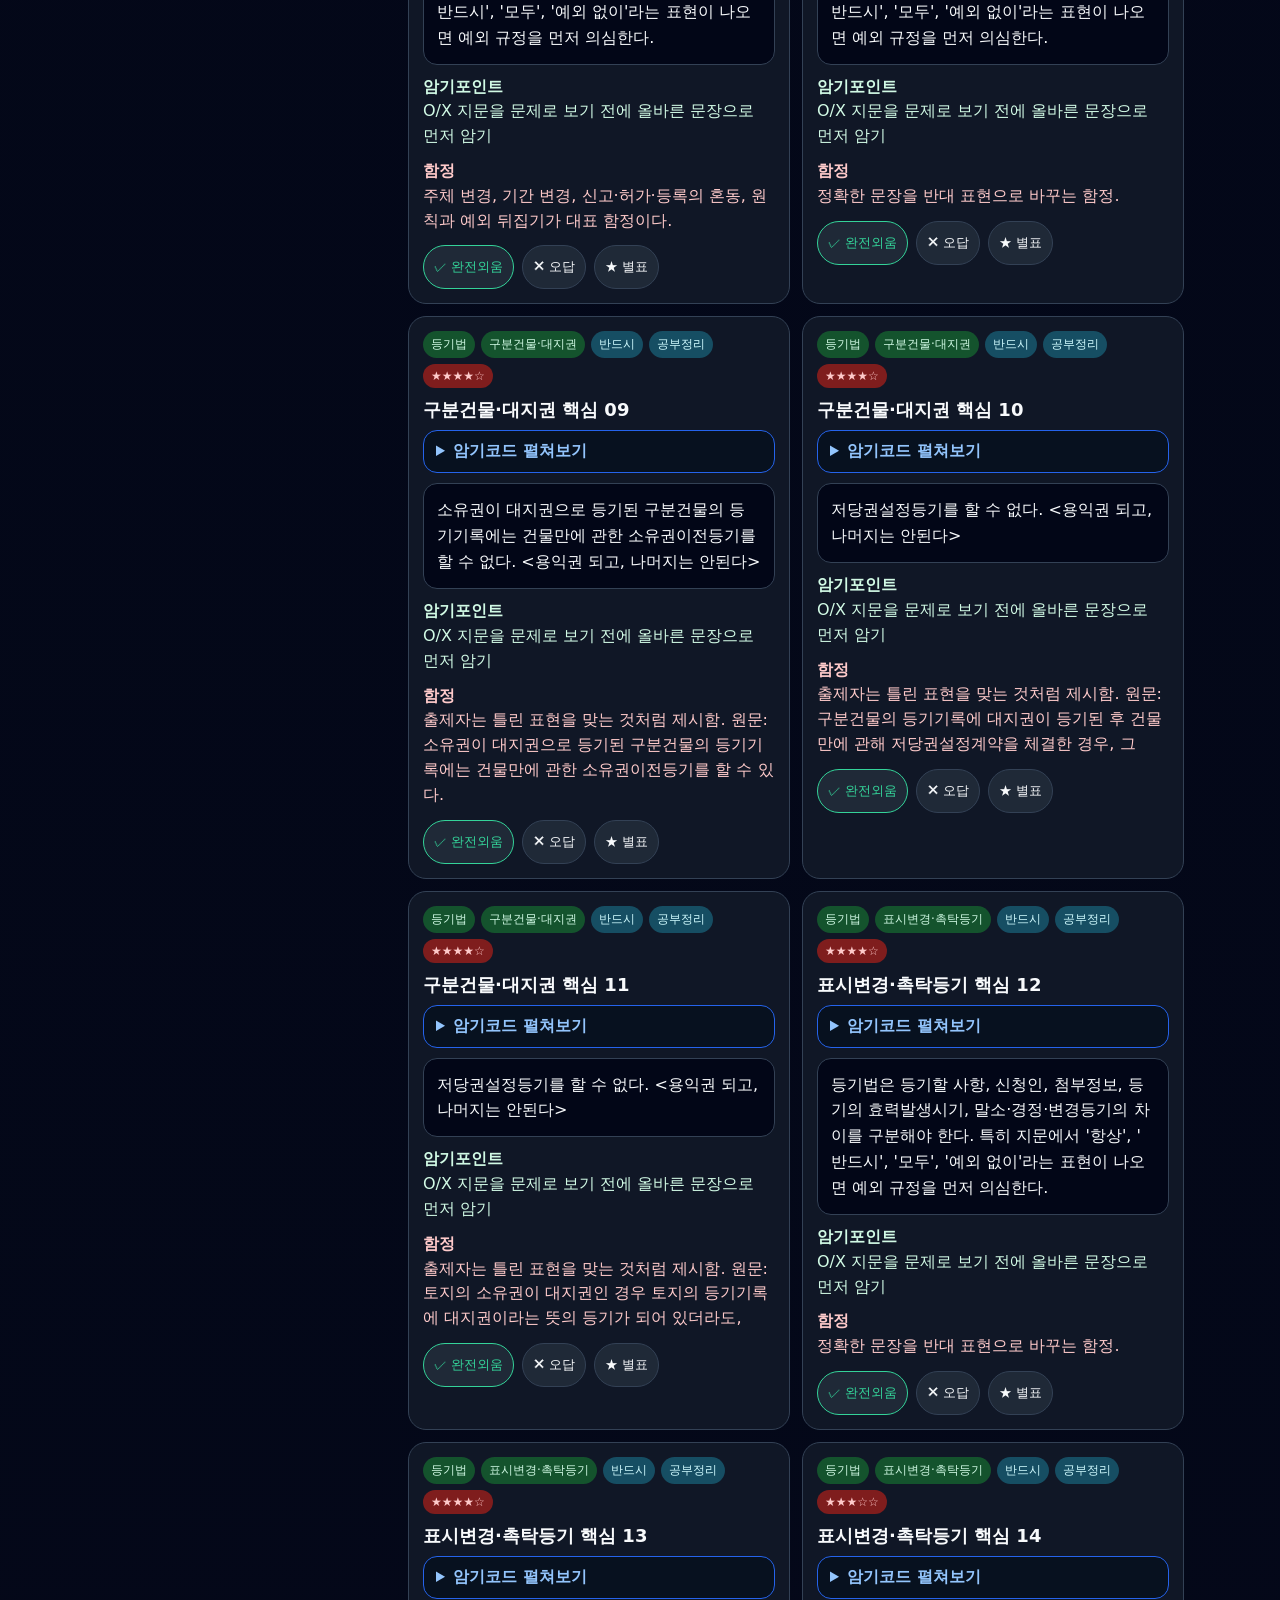
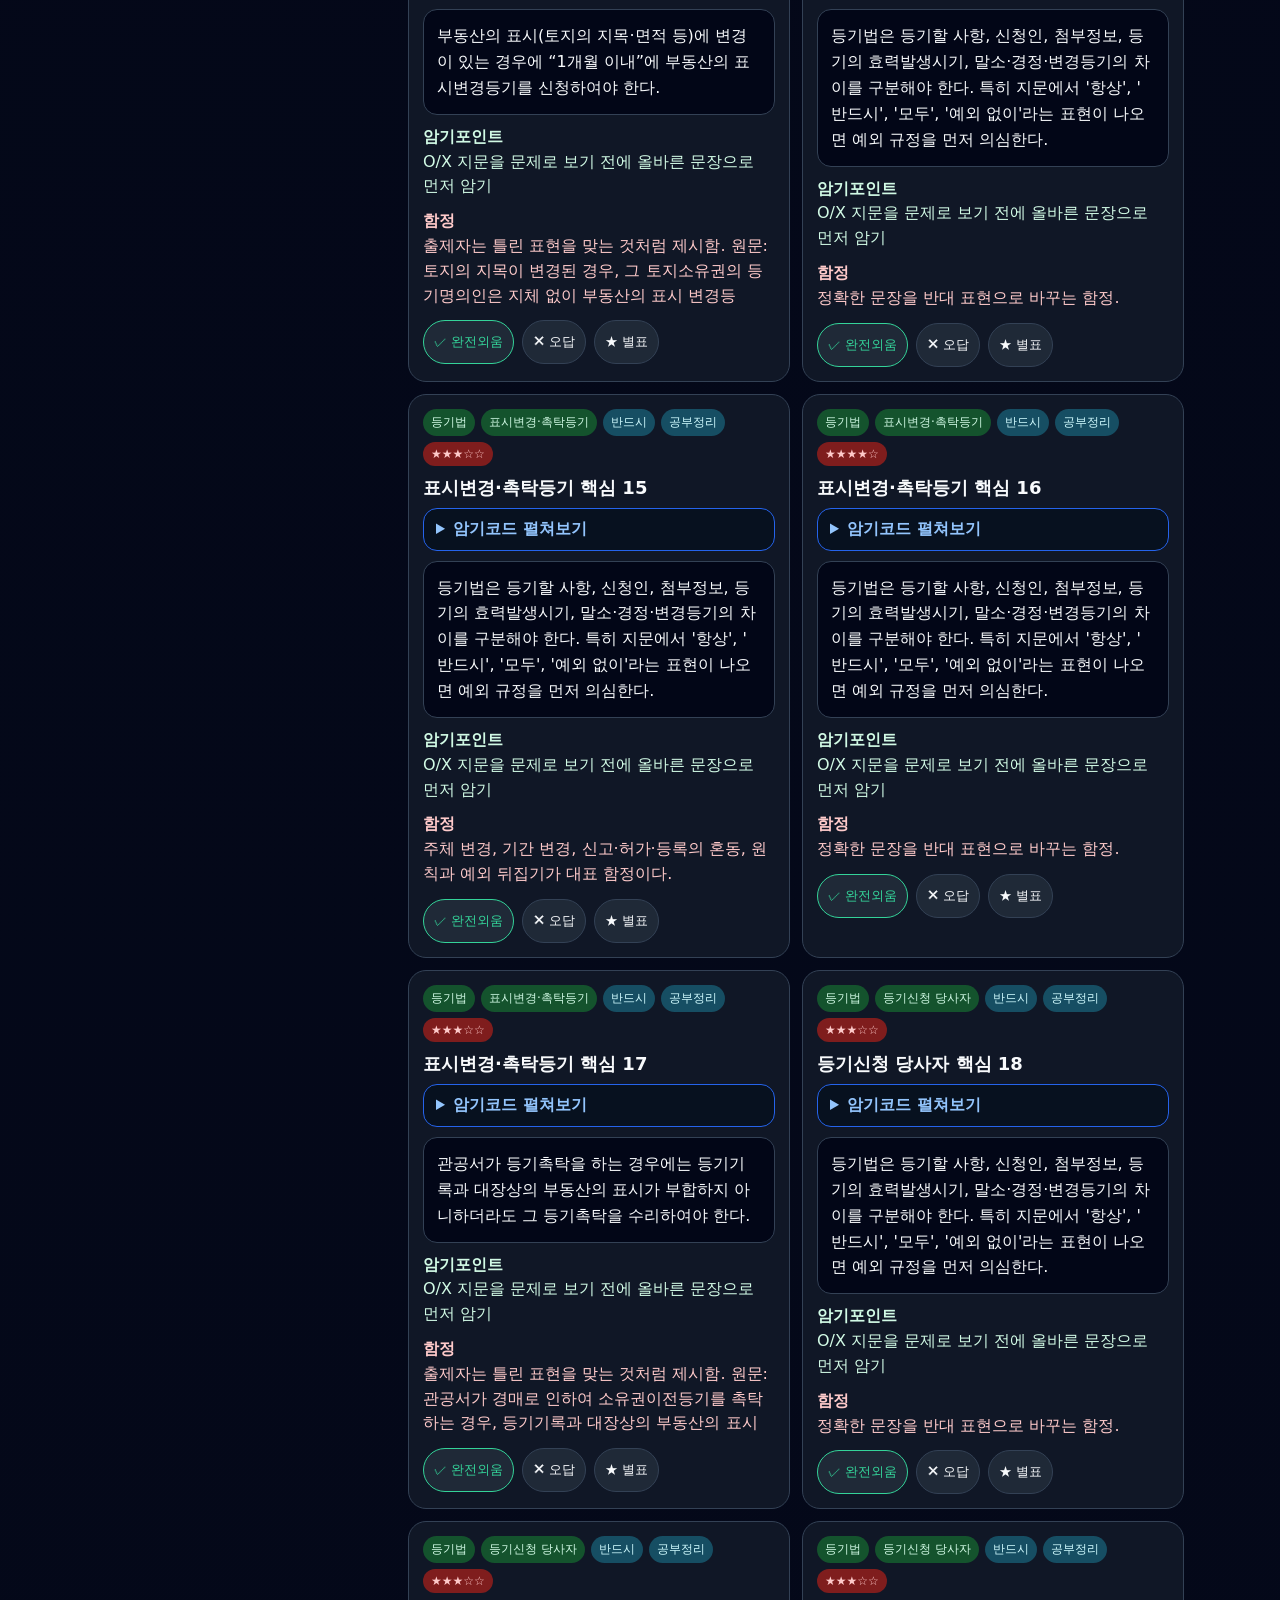
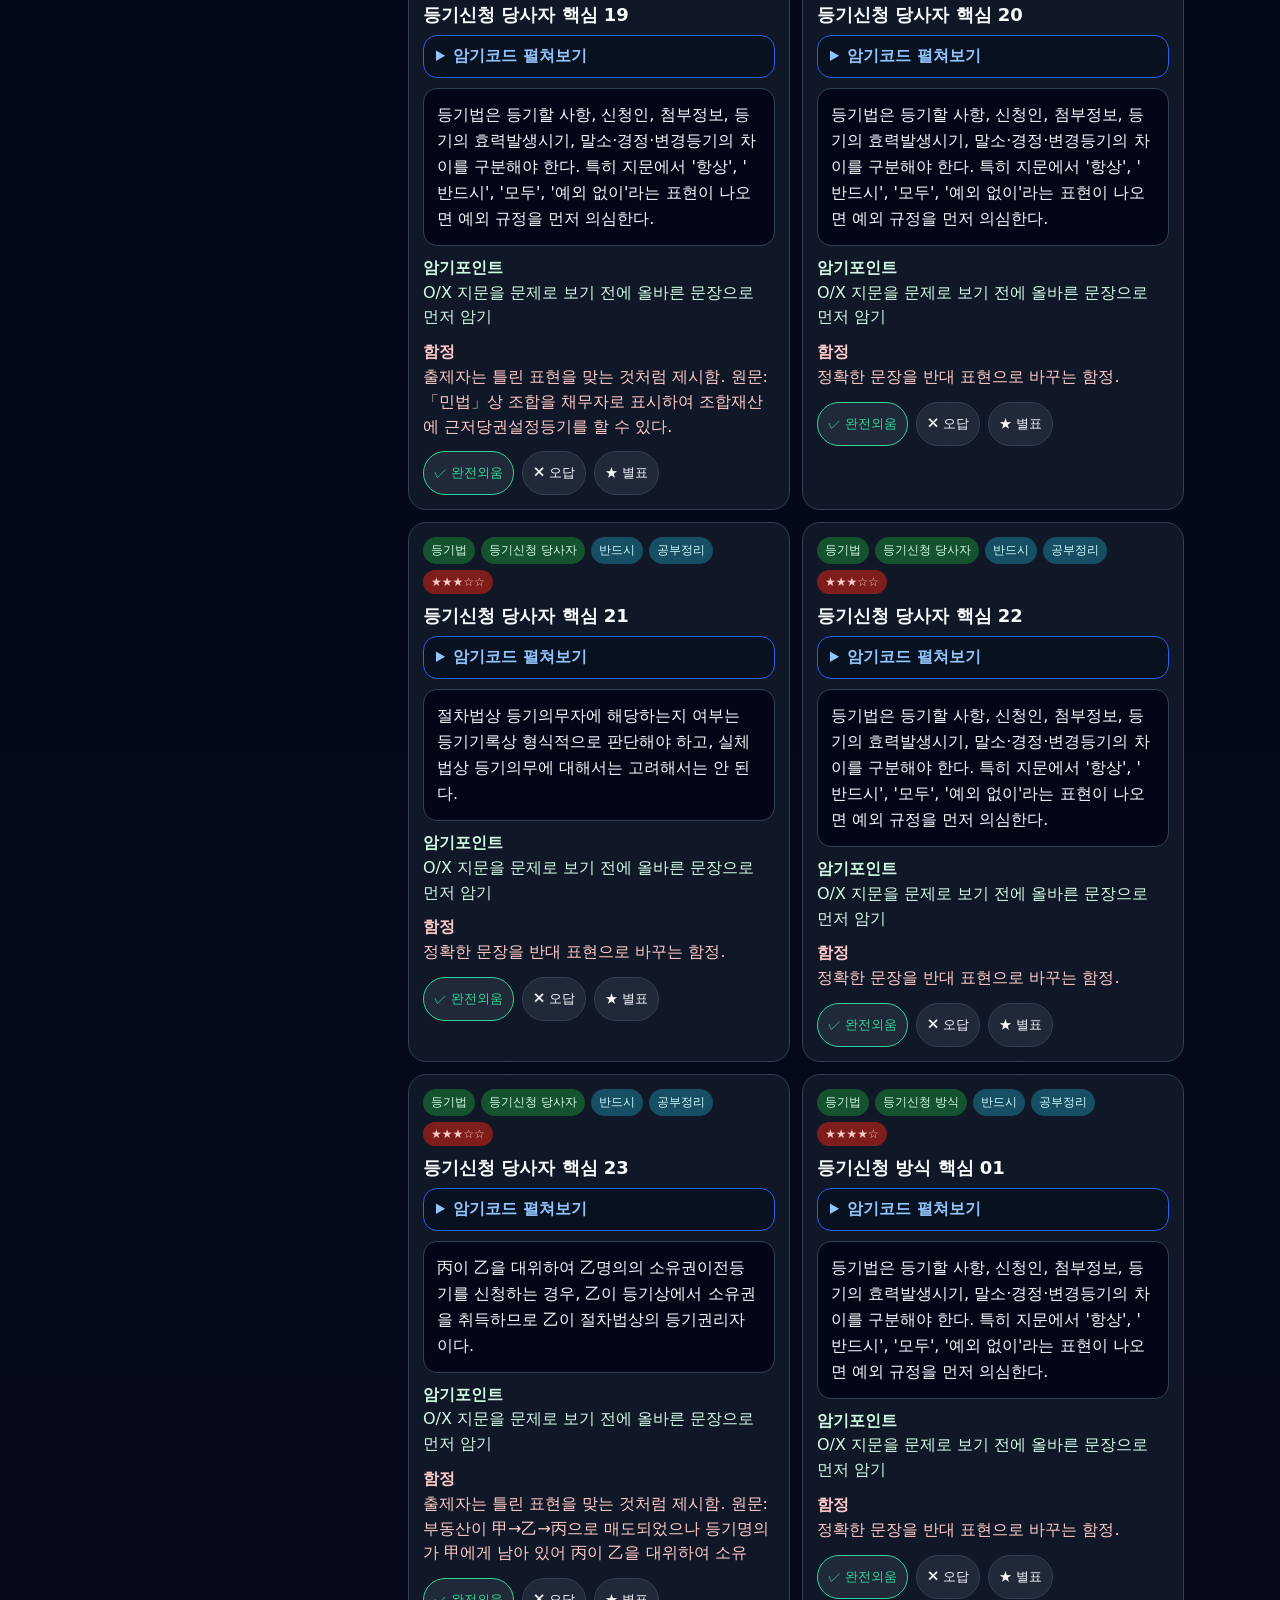
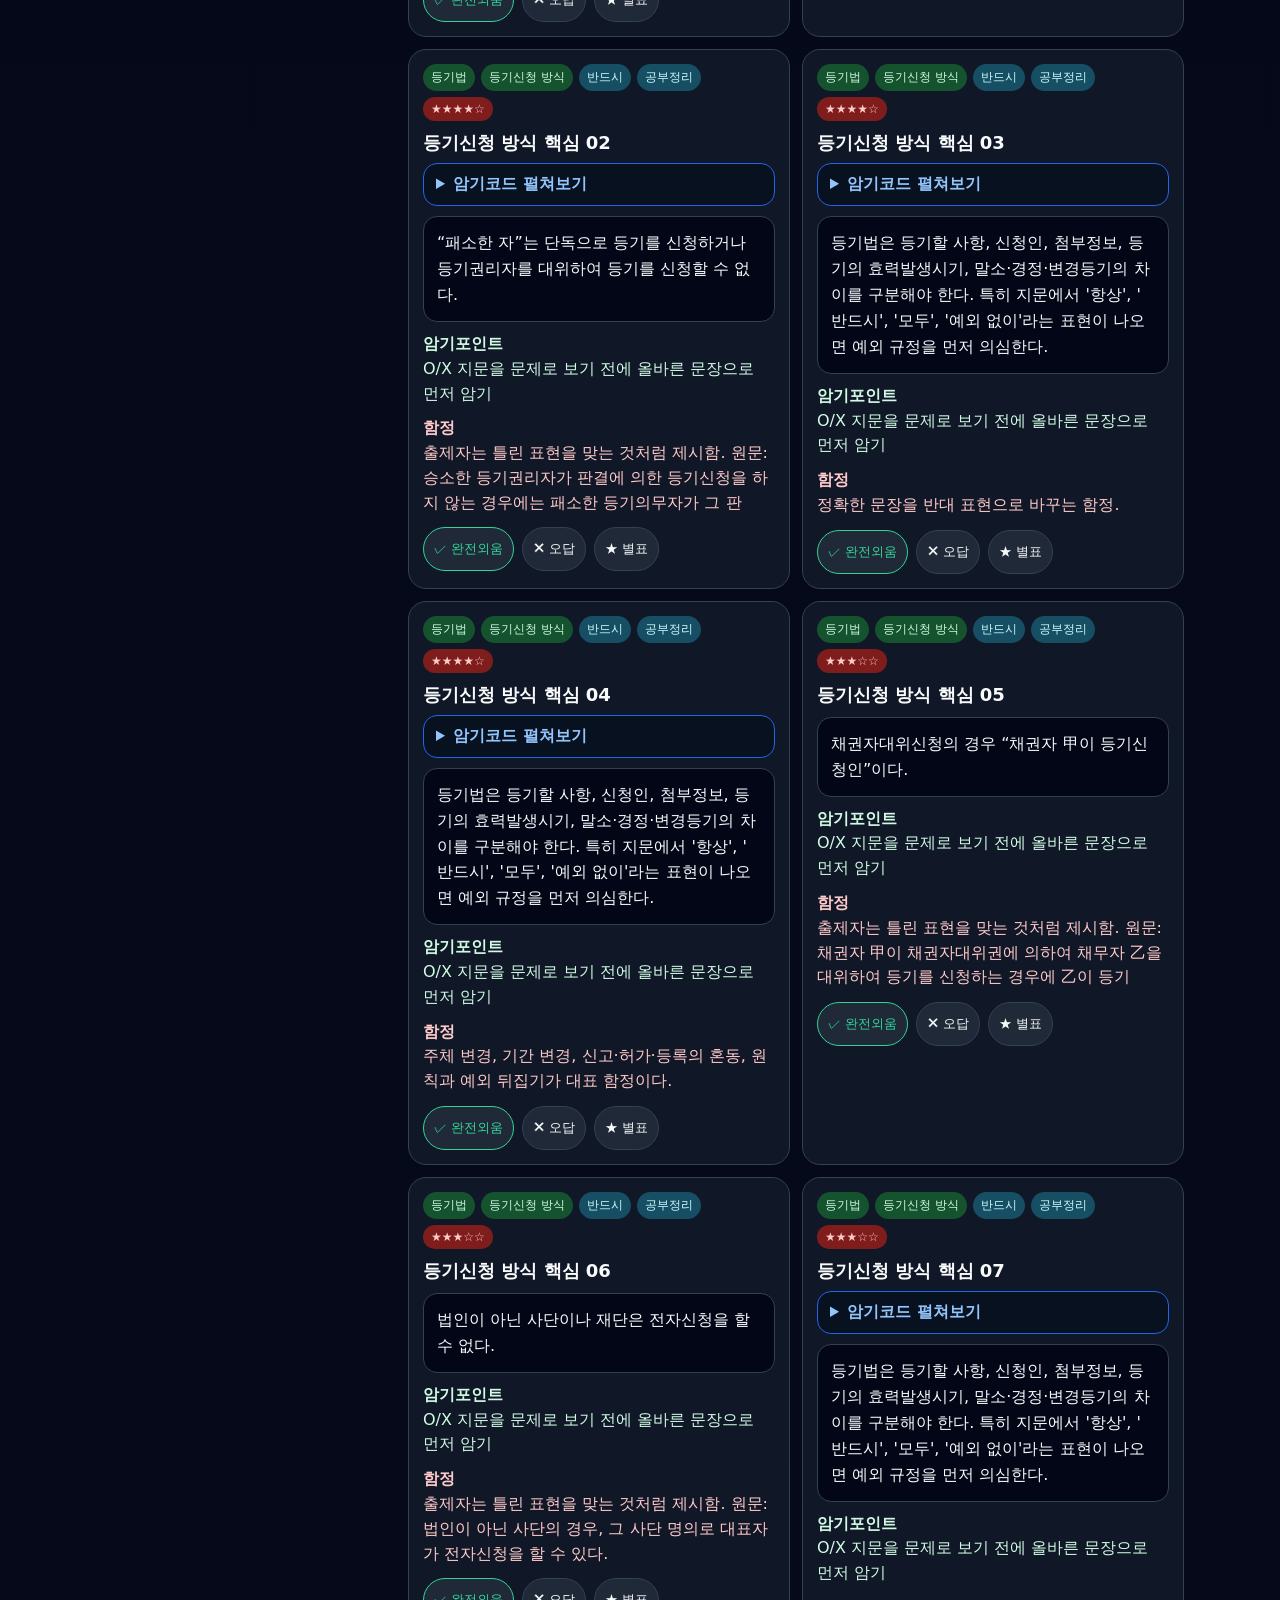
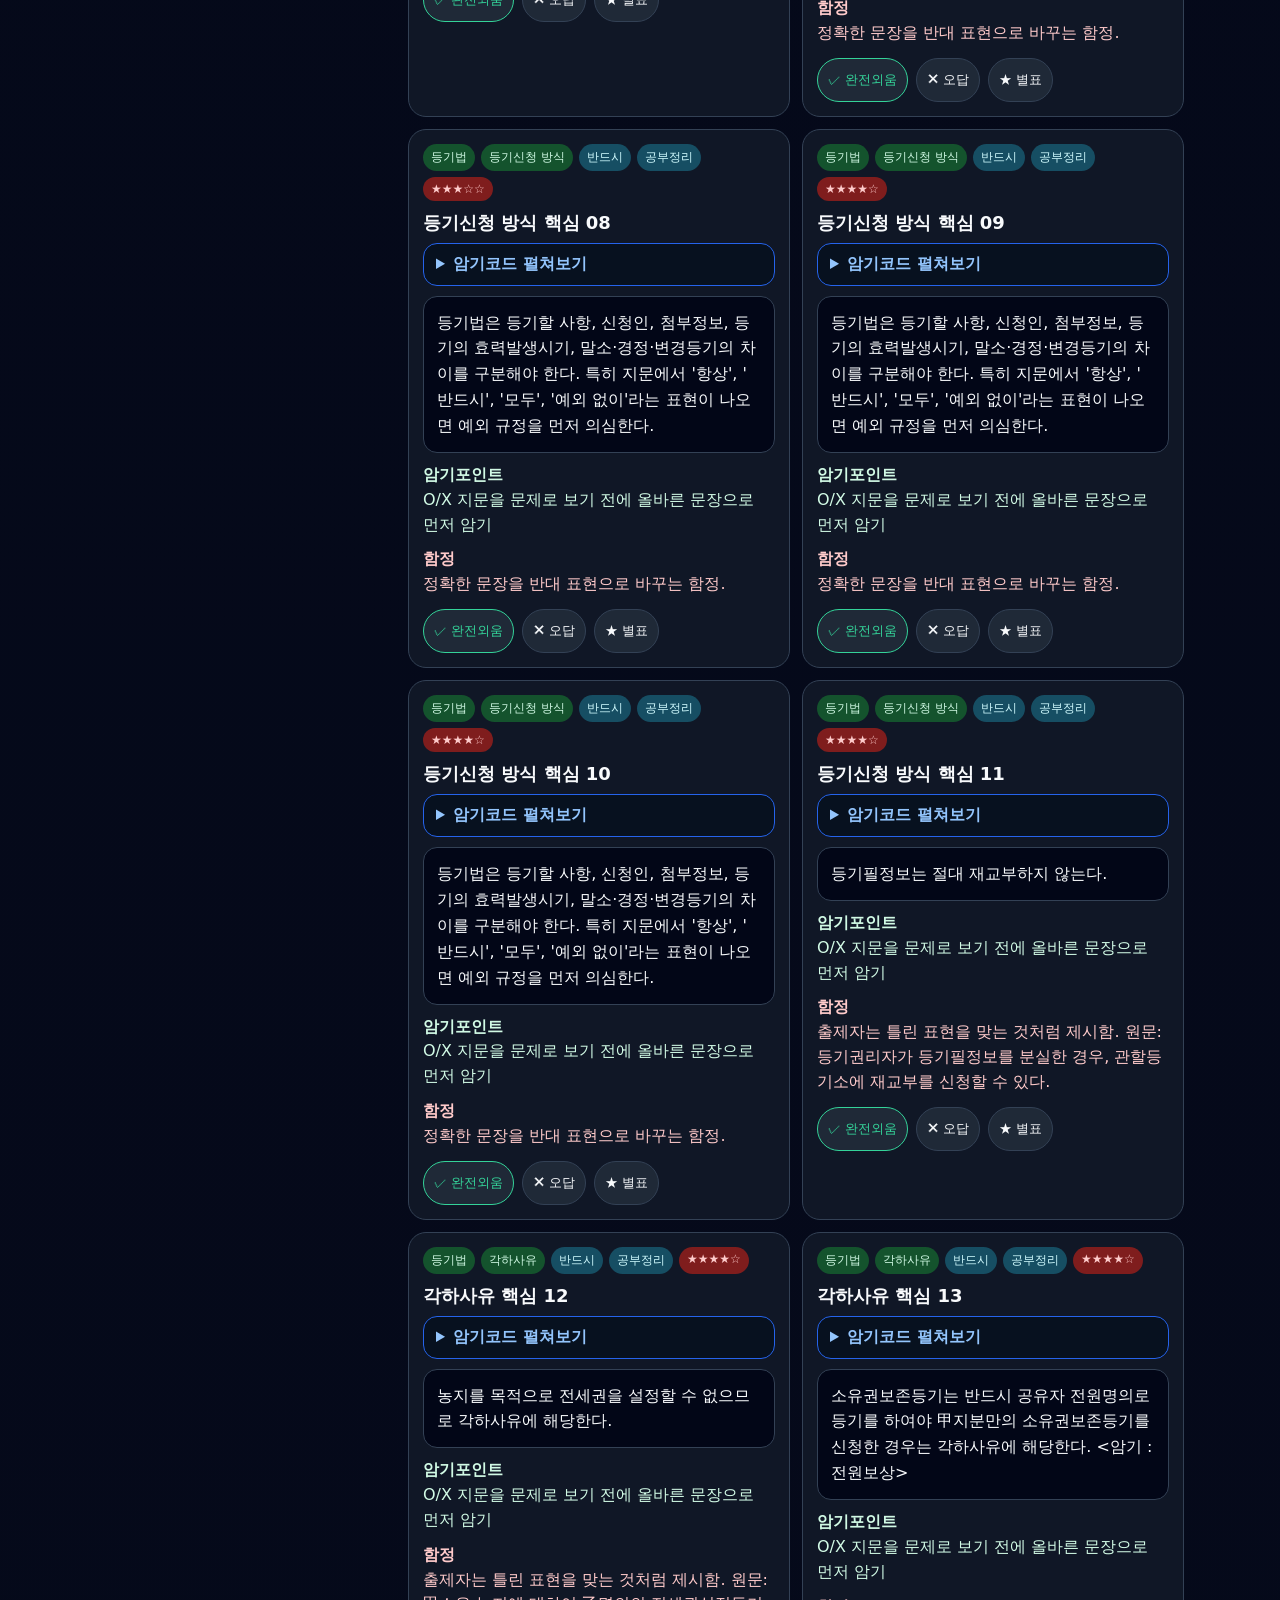
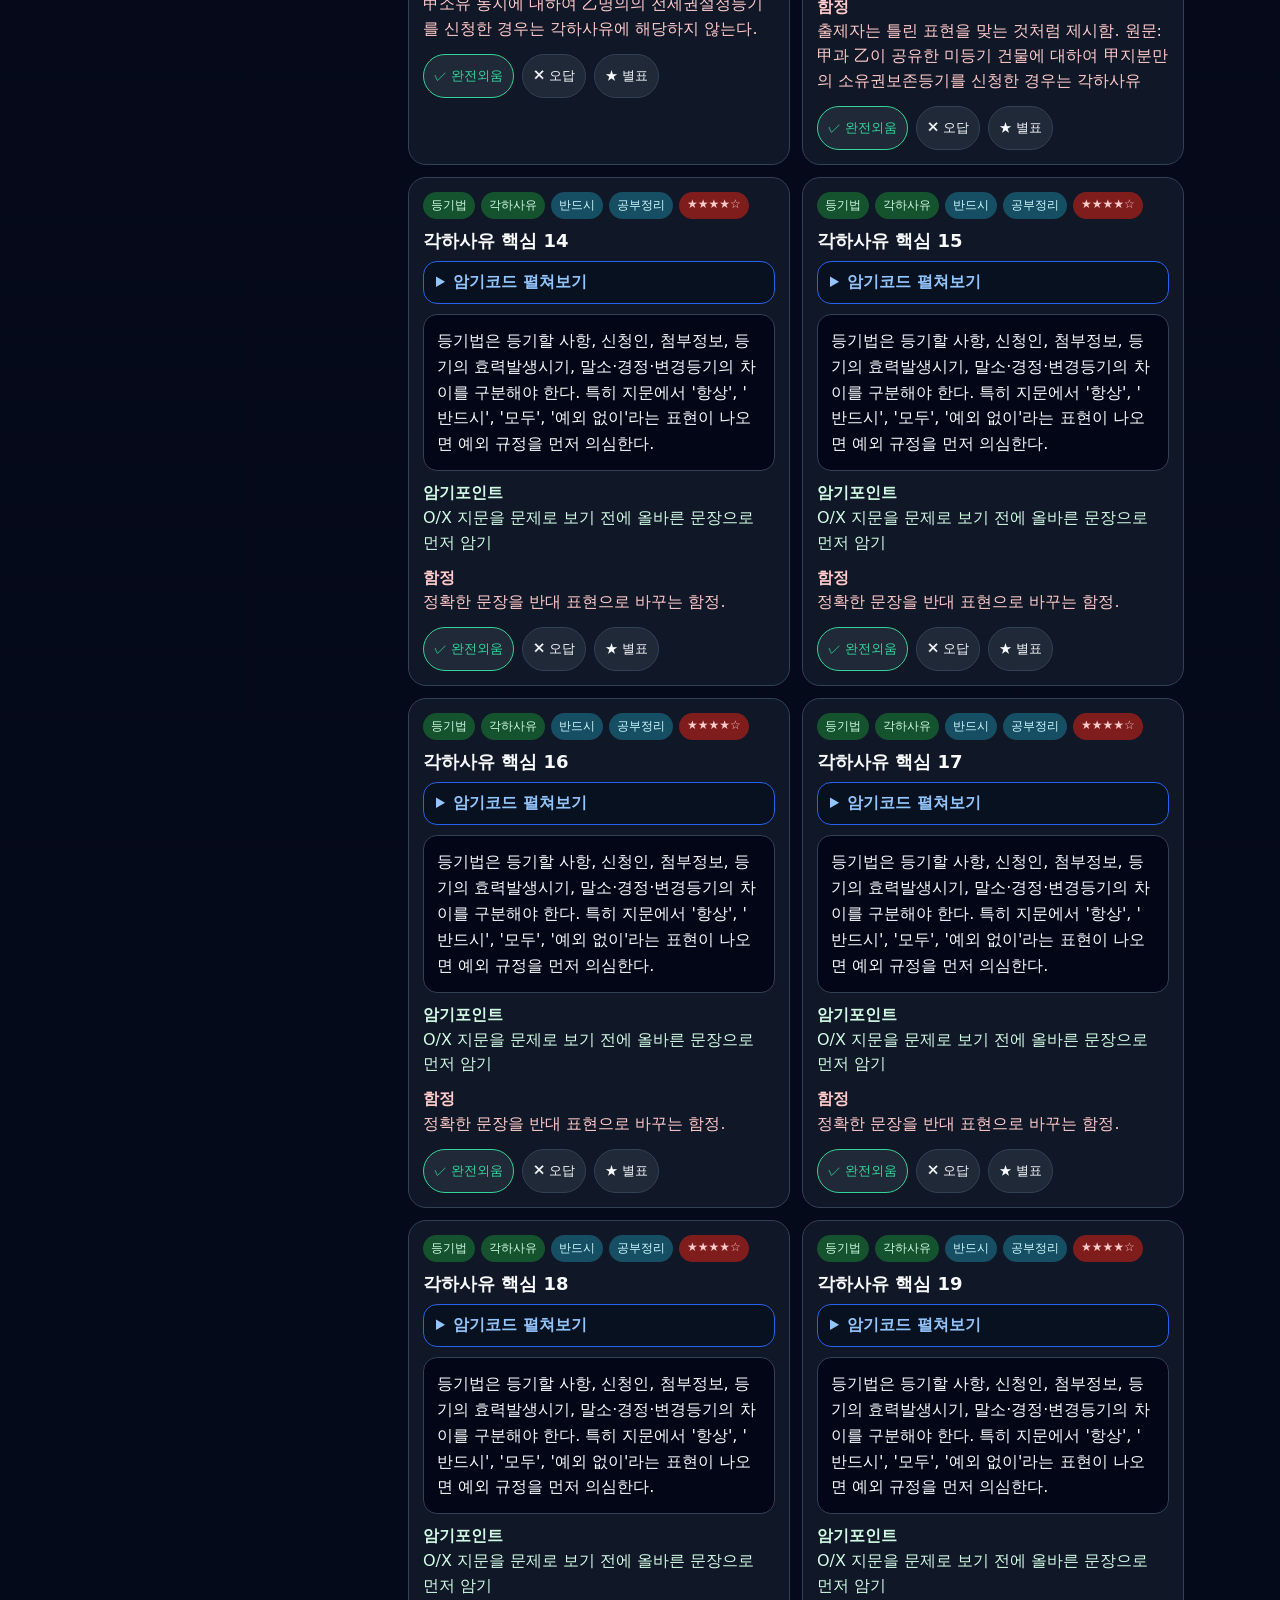
==== commit 20885880: "Show gongsi mnemonics on related cards" ====
--- a/subjects/deunggi.html
+++ b/subjects/deunggi.html
@@ -2,7 +2,7 @@
 <html lang="ko">
 <head>
 <meta charset="utf-8"/><meta name="viewport" content="width=device-width, initial-scale=1"/>
-<title>등기법 암기페이지</title><link rel="stylesheet" href="../assets/style.css?v=20260709-noclip"/>
+<title>등기법 암기페이지</title><link rel="stylesheet" href="../assets/style.css?v=20260709-mnemonic"/>
 </head>
 <body>
 <header>
@@ -46,6 +46,7 @@
   </section>
 </main>
 <nav class="mobile-bottom-nav"><a href="../index.html">홈</a><a href="gongsi.html">공시법</a><button onclick="setTab('wrong')">오답</button></nav>
-<script src="../assets/deunggi-app.js?v=20260709-noclip"></script>
+<script src="../assets/deunggi-app.js?v=20260709-mnemonic"></script>
+<script src="../assets/gongsi-mnemonics.js?v=20260709-mnemonic"></script>
 </body>
-</html>+</html>
--- a/assets/style.css
+++ b/assets/style.css
@@ -232,6 +232,36 @@
   width:100%;
   border-radius:13px;
 }
+.mnemonic-hint{
+  background:#07111f;
+  border-color:#2563eb;
+  margin:8px 0 10px;
+}
+.mnemonic-hint summary{
+  color:#93c5fd;
+}
+.mnemonic-row{
+  display:grid;
+  gap:4px;
+  padding:10px 0;
+  border-top:1px solid var(--line);
+  line-height:1.5;
+}
+.mnemonic-row:first-of-type{
+  border-top:0;
+}
+.mnemonic-row b{
+  color:var(--accent);
+  font-size:16px;
+}
+.mnemonic-row span{
+  color:#e2e8f0;
+  font-weight:800;
+}
+.mnemonic-row small{
+  color:#cbd5e1;
+  font-size:13px;
+}
 @media(max-width:720px){
   .memory-unit>summary{
     padding:13px 12px;
@@ -247,6 +277,78 @@
     font-size:13.5px;
     line-height:1.55;
   }
+}
+
+.progress-tools{
+  display:grid;
+  gap:12px;
+  margin-bottom:12px;
+}
+.progress-head{
+  display:flex;
+  align-items:center;
+  justify-content:space-between;
+  gap:10px;
+  flex-wrap:wrap;
+}
+.toggle-line{
+  display:flex;
+  align-items:center;
+  gap:7px;
+  color:#e2e8f0;
+  font-weight:800;
+  cursor:pointer;
+}
+.wrong-box{
+  min-height:130px;
+}
+.wrong-list{
+  display:grid;
+  gap:8px;
+  margin-top:10px;
+}
+.wrong-item{
+  display:grid;
+  gap:4px;
+  width:100%;
+  border-radius:13px;
+  text-align:left;
+  white-space:normal;
+  line-height:1.45;
+}
+.wrong-item b{
+  color:var(--accent);
+}
+.wrong-item span{
+  color:#e2e8f0;
+}
+.study-state-tools{
+  display:flex;
+  gap:6px;
+  flex-wrap:wrap;
+  margin:0 0 10px;
+}
+.study-state-tools button{
+  min-height:34px;
+  border-radius:12px;
+  padding:7px 9px;
+  font-size:12px;
+  font-weight:800;
+}
+.study-state-tools button.on{
+  border-color:var(--accent);
+  color:var(--accent);
+  background:#082f49;
+}
+.question-card.is-review{
+  border-color:var(--yellow);
+}
+.question-card.is-mastered{
+  border-color:var(--green);
+  opacity:.72;
+}
+.hide-mastered .question-card.is-mastered{
+  display:none;
 }
 
 
